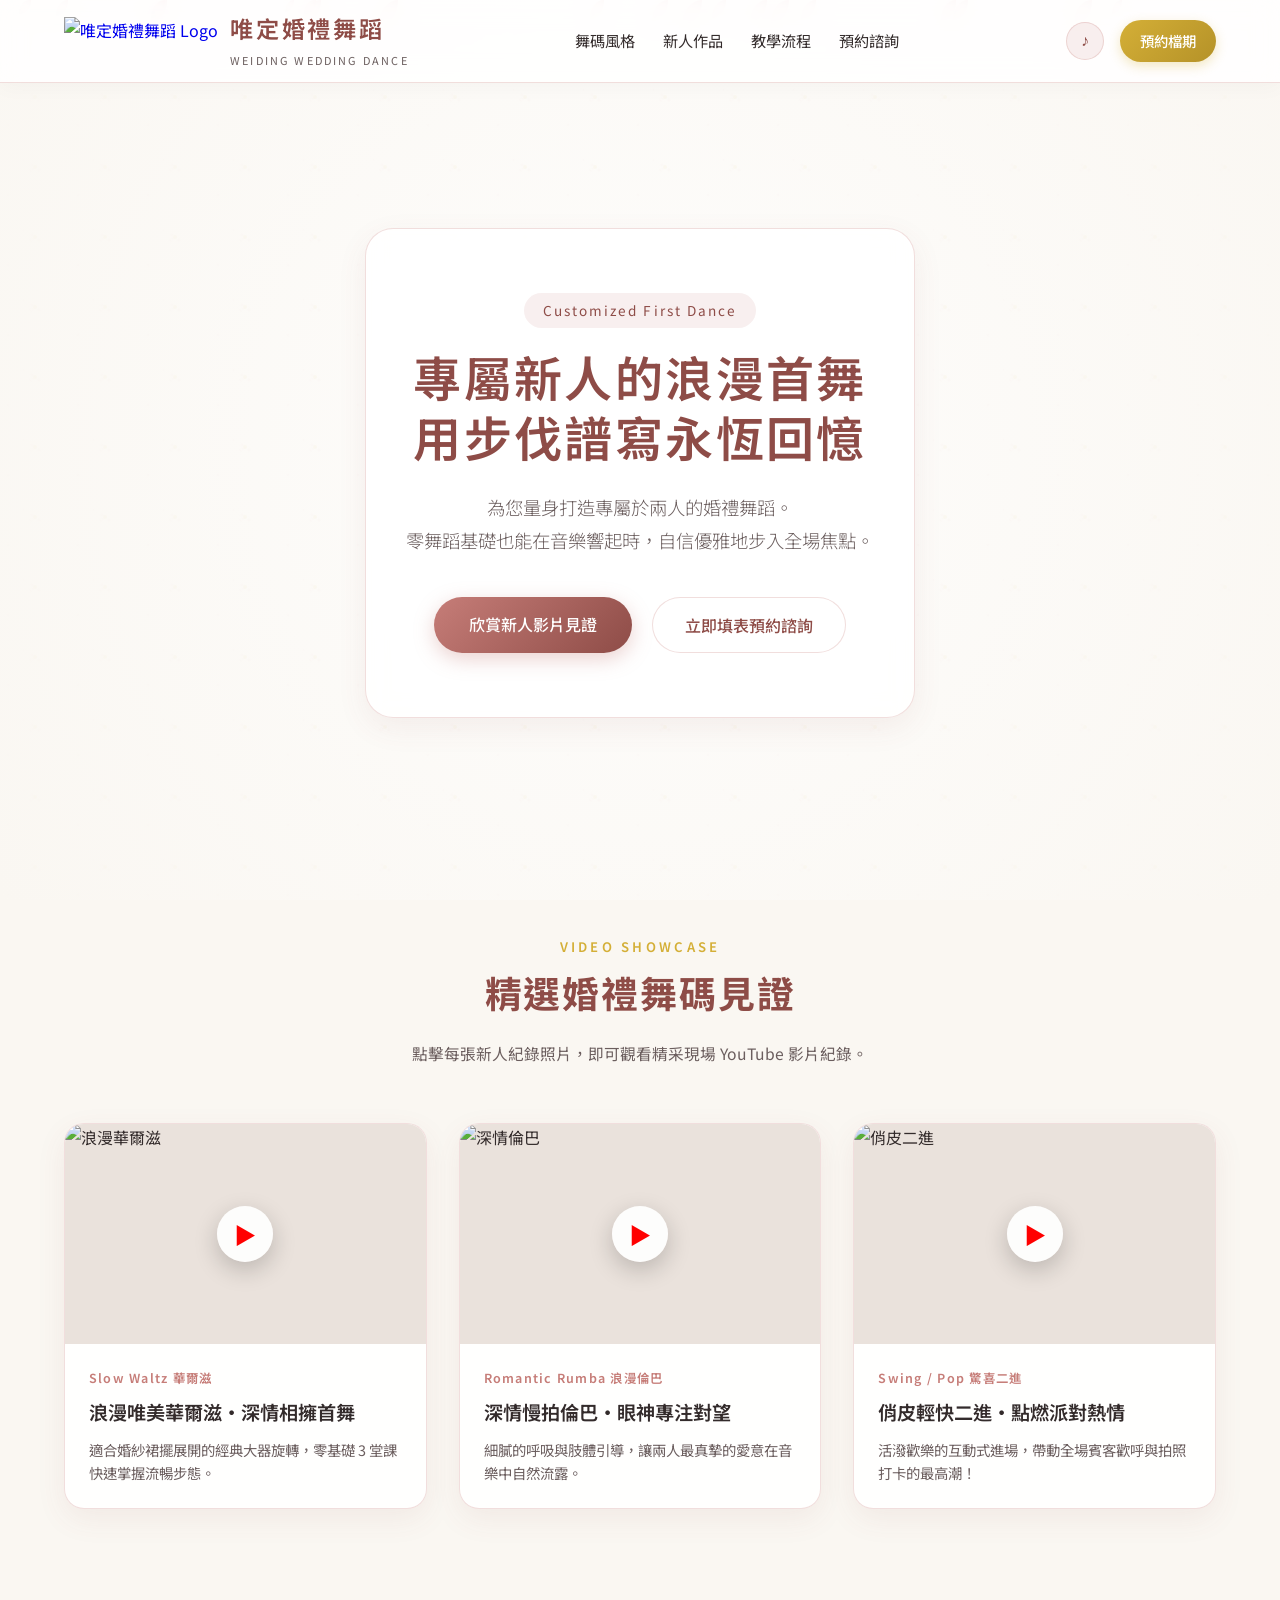
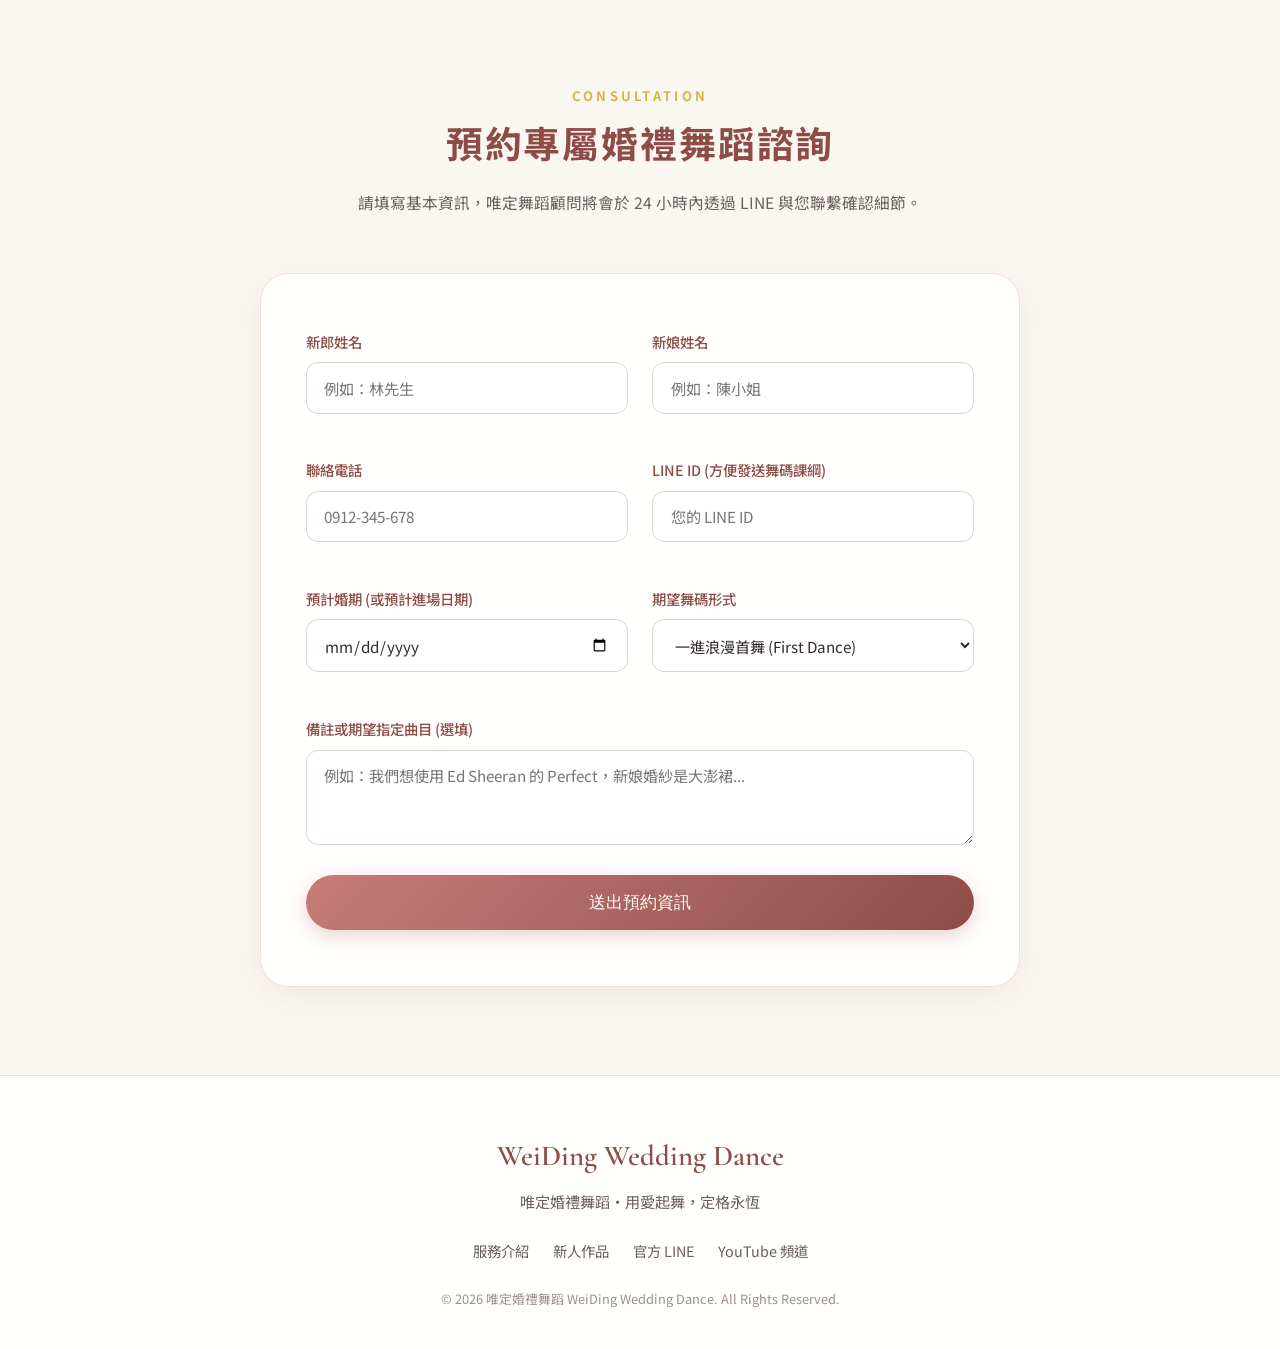
==== weiding/index.html @ 3a1776f1 "Create index.html" ====
<!DOCTYPE html>
<html lang="zh-Hant">
<head>
  <meta charset="UTF-8">
  <meta name="viewport" content="width=device-width, initial-scale=1.0">
  <title>唯定婚禮舞蹈 WeiDing Wedding Dance | 專屬新人的浪漫首舞</title>
  <meta name="description" content="唯定婚禮舞蹈專為新人打造專屬婚禮首舞與進場舞蹈，零基礎輕鬆上手，用步伐譜寫永恆回憶。">

  <!-- Google Fonts: Cormorant Garamond & Noto Sans TC -->
  <link rel="preconnect" href="https://fonts.googleapis.com">
  <link rel="preconnect" href="https://fonts.gstatic.com" crossorigin>
  <link href="https://fonts.googleapis.com/css2?family=Cormorant+Garamond:ital,wght@0,500;0,600;1,400&family=Noto+Sans+TC:wght@300;400;500;600&display=swap" rel="stylesheet">

  <style>
    /* ===================================================
       1. 全域變數與重設
       =================================================== */
    :root {
      --primary-rose: #C67D78;
      --primary-dark: #8E4C47;
      --champagne-gold: #D4AF37;
      --gold-hover: #b59228;
      --bg-cream: #FAF7F2;
      --card-bg: rgba(255, 255, 255, 0.92);
      --text-main: #332B2B;
      --text-muted: #6B5E5E;
      --shadow-soft: 0 10px 30px rgba(142, 76, 71, 0.08);
      --shadow-hover: 0 16px 36px rgba(142, 76, 71, 0.16);
      --border-rose: rgba(198, 125, 120, 0.25);
    }

    * {
      box-sizing: border-box;
      margin: 0;
      padding: 0;
    }

    html {
      scroll-behavior: smooth;
    }

    body {
      font-family: 'Noto Sans TC', -apple-system, BlinkMacSystemFont, "Segoe UI", Roboto, sans-serif;
      color: var(--text-main);
      background-color: var(--bg-cream);
      /* 浪漫精緻小碎花背景紋理 (向量 SVG Pattern) */
      background-image: radial-gradient(circle at 50% 50%, rgba(255, 255, 255, 0.75), rgba(250, 247, 242, 0.95)),
        url("data:image/svg+xml,%3Csvg width='70' height='70' viewBox='0 0 70 70' xmlns='http://www.w3.org/2000/svg'%3E%3Cg fill='%23d99b9b' fill-opacity='0.16' fill-rule='evenodd'%3E%3Cpath d='M35 25c-1.6 0-3 1.3-3 3 0-1.7-1.4-3-3-3 1.6 0 3-1.3 3-3 0 1.7 1.4 3 3 3zm0 4c-1.6 0-3 1.3-3 3 0-1.7-1.4-3-3-3 1.6 0 3-1.3 3-3 0 1.7 1.4 3 3 3zm-4-2c0 1.6-1.3 3-3 3 1.7 0 3 1.4 3 3 0-1.6 1.3-3 3-3-1.7 0-3-1.4-3-3zm8 0c0 1.6-1.3 3-3 3 1.7 0 3 1.4 3 3 0-1.6 1.3-3 3-3-1.7 0-3-1.4-3-3z'/%3E%3Ccircle cx='35' cy='27' r='2' fill='%23D4AF37' fill-opacity='0.25'/%3E%3Cpath d='M10 55c-1 0-2 .8-2 2 0-1.2-1-2-2-2 1 0 2-.8 2-2 0 1.2 1 2 2 2zm15-35c-.8 0-1.5.7-1.5 1.5 0-.8-.7-1.5-1.5-1.5.8 0 1.5-.7 1.5-1.5 0 .8.7 1.5 1.5 1.5z'/%3E%3C/g%3E%3C/svg%3E");
      background-repeat: repeat;
      background-attachment: fixed;
      line-height: 1.7;
      overflow-x: hidden;
      position: relative;
    }

    /* 飄落花瓣容器 */
    .petals-container {
      position: fixed;
      top: 0;
      left: 0;
      width: 100%;
      height: 100%;
      pointer-events: none;
      z-index: 1;
      overflow: hidden;
    }
    .petal {
      position: absolute;
      background: radial-gradient(circle, #fbdad9 30%, #e8a5a5 100%);
      border-radius: 150% 0 150% 0;
      opacity: 0.65;
      animation: fall linear infinite;
    }
    @keyframes fall {
      0% {
        transform: translate(0, -50px) rotate(0deg);
        opacity: 0;
      }
      15% {
        opacity: 0.7;
      }
      100% {
        transform: translate(120px, 105vh) rotate(360deg);
        opacity: 0;
      }
    }

    /* ===================================================
       2. 導覽列 (Navbar)
       =================================================== */
    header.site-header {
      position: sticky;
      top: 0;
      width: 100%;
      z-index: 100;
      background: rgba(255, 255, 255, 0.85);
      backdrop-filter: blur(12px);
      -webkit-backdrop-filter: blur(12px);
      border-bottom: 1px solid var(--border-rose);
      box-shadow: 0 4px 20px rgba(0, 0, 0, 0.03);
      transition: all 0.3s ease;
    }

    .nav-container {
      max-width: 1200px;
      margin: 0 auto;
      padding: 0.75rem 1.5rem;
      display: flex;
      align-items: center;
      justify-content: space-between;
    }

    /* Logo 區域 */
    .brand-logo-wrap {
      display: flex;
      align-items: center;
      text-decoration: none;
      gap: 0.75rem;
    }
    .brand-logo {
      height: 48px;
      width: auto;
      object-fit: contain;
      display: block;
    }
    .brand-text {
      display: flex;
      flex-direction: column;
    }
    .brand-title {
      font-family: 'Cormorant Garamond', 'Noto Sans TC', serif;
      font-size: 1.45rem;
      font-weight: 600;
      color: var(--primary-dark);
      letter-spacing: 0.12em;
    }
    .brand-sub {
      font-size: 0.68rem;
      color: var(--text-muted);
      letter-spacing: 0.2em;
      text-transform: uppercase;
    }

    /* 導覽連結 */
    .nav-menu {
      display: flex;
      align-items: center;
      list-style: none;
      gap: 1.75rem;
    }
    .nav-menu a {
      text-decoration: none;
      color: var(--text-main);
      font-weight: 400;
      font-size: 0.95rem;
      transition: color 0.25s ease;
      position: relative;
    }
    .nav-menu a:hover {
      color: var(--primary-rose);
    }
    .nav-menu a::after {
      content: '';
      position: absolute;
      width: 0;
      height: 2px;
      bottom: -4px;
      left: 0;
      background: var(--primary-rose);
      transition: width 0.25s ease;
    }
    .nav-menu a:hover::after {
      width: 100%;
    }

    /* 功能控制群組：音樂鈕 + CTA 按鈕 */
    .nav-actions {
      display: flex;
      align-items: center;
      gap: 1rem;
    }

    /* 音樂播放控制按鈕 */
    .music-toggle-btn {
      background: rgba(198, 125, 120, 0.12);
      border: 1px solid var(--border-rose);
      color: var(--primary-dark);
      width: 38px;
      height: 38px;
      border-radius: 50%;
      cursor: pointer;
      display: flex;
      align-items: center;
      justify-content: center;
      font-size: 1rem;
      transition: all 0.3s ease;
      position: relative;
    }
    .music-toggle-btn:hover {
      background: var(--primary-rose);
      color: #fff;
      transform: scale(1.05);
    }
    .music-toggle-btn.playing {
      box-shadow: 0 0 0 4px rgba(198, 125, 120, 0.2);
      animation: pulseMusic 2s infinite;
    }
    @keyframes pulseMusic {
      0% { transform: scale(1); }
      50% { transform: scale(1.08); }
      100% { transform: scale(1); }
    }

    /* 頂部 CTA 按鈕 */
    .btn-nav-cta {
      background: linear-gradient(135deg, var(--champagne-gold), var(--gold-hover));
      color: #fff !important;
      padding: 0.55rem 1.25rem;
      border-radius: 50px;
      font-size: 0.9rem;
      font-weight: 500;
      text-decoration: none;
      box-shadow: 0 4px 12px rgba(212, 175, 55, 0.3);
      transition: all 0.3s ease;
    }
    .btn-nav-cta:hover {
      transform: translateY(-2px);
      box-shadow: 0 6px 18px rgba(212, 175, 55, 0.4);
    }
    .btn-nav-cta::after { display: none !important; }

    /* 手機版漢堡按鈕 */
    .mobile-toggle {
      display: none;
      background: none;
      border: none;
      font-size: 1.6rem;
      color: var(--primary-dark);
      cursor: pointer;
    }

    /* ===================================================
       3. 橫幅首頁 (Hero Section)
       =================================================== */
    .hero-section {
      min-height: 85vh;
      display: flex;
      align-items: center;
      justify-content: center;
      text-align: center;
      padding: 5rem 1.5rem 4rem;
      position: relative;
      z-index: 2;
    }
    .hero-card {
      max-width: 840px;
      background: rgba(255, 255, 255, 0.88);
      border: 1px solid var(--border-rose);
      padding: 4rem 2.5rem;
      border-radius: 28px;
      box-shadow: var(--shadow-soft);
      backdrop-filter: blur(10px);
    }
    .hero-badge {
      display: inline-block;
      padding: 0.35rem 1.2rem;
      background: rgba(198, 125, 120, 0.12);
      color: var(--primary-dark);
      font-size: 0.85rem;
      border-radius: 50px;
      letter-spacing: 0.15em;
      margin-bottom: 1.5rem;
    }
    .hero-title {
      font-family: 'Cormorant Garamond', 'Noto Sans TC', serif;
      font-size: 3rem;
      font-weight: 600;
      color: var(--primary-dark);
      line-height: 1.25;
      margin-bottom: 1.2rem;
      letter-spacing: 0.05em;
    }
    .hero-subtitle {
      font-size: 1.15rem;
      color: var(--text-muted);
      max-width: 600px;
      margin: 0 auto 2.5rem;
      line-height: 1.8;
      font-weight: 300;
    }
    .hero-btn-group {
      display: flex;
      justify-content: center;
      gap: 1.25rem;
      flex-wrap: wrap;
    }
    .btn-main {
      background: linear-gradient(135deg, var(--primary-rose), var(--primary-dark));
      color: #fff;
      padding: 0.85rem 2.2rem;
      border-radius: 50px;
      text-decoration: none;
      font-size: 1rem;
      font-weight: 500;
      transition: all 0.3s ease;
      box-shadow: 0 6px 20px rgba(198, 125, 120, 0.35);
    }
    .btn-main:hover {
      transform: translateY(-2px);
      box-shadow: 0 10px 25px rgba(198, 125, 120, 0.45);
    }
    .btn-outline {
      background: #fff;
      color: var(--primary-dark);
      border: 1px solid var(--border-rose);
      padding: 0.85rem 2rem;
      border-radius: 50px;
      text-decoration: none;
      font-size: 1rem;
      font-weight: 500;
      transition: all 0.3s ease;
    }
    .btn-outline:hover {
      background: rgba(198, 125, 120, 0.08);
      transform: translateY(-2px);
    }

    /* ===================================================
       4. 通用區塊佈局 (Sections)
       =================================================== */
    section {
      padding: 5.5rem 1.5rem;
      max-width: 1200px;
      margin: 0 auto;
      position: relative;
      z-index: 2;
    }
    .section-header {
      text-align: center;
      margin-bottom: 3.5rem;
    }
    .section-tag {
      font-size: 0.82rem;
      text-transform: uppercase;
      letter-spacing: 0.25em;
      color: var(--champagne-gold);
      font-weight: 600;
      margin-bottom: 0.5rem;
      display: block;
    }
    .section-title {
      font-family: 'Cormorant Garamond', 'Noto Sans TC', serif;
      font-size: 2.3rem;
      color: var(--primary-dark);
      letter-spacing: 0.05em;
      position: relative;
      display: inline-block;
    }
    .section-desc {
      font-size: 0.98rem;
      color: var(--text-muted);
      max-width: 580px;
      margin: 0.75rem auto 0;
    }

    /* ===================================================
       5. 影片見證展示區 (YouTube Video Gallery)
       =================================================== */
    .gallery-grid {
      display: grid;
      grid-template-columns: repeat(auto-fit, minmax(320px, 1fr));
      gap: 2rem;
    }
    .video-card {
      background: var(--card-bg);
      border-radius: 20px;
      overflow: hidden;
      border: 1px solid var(--border-rose);
      box-shadow: var(--shadow-soft);
      transition: all 0.35s ease;
      cursor: pointer;
      display: flex;
      flex-direction: column;
    }
    .video-card:hover {
      transform: translateY(-6px);
      box-shadow: var(--shadow-hover);
    }
    .thumbnail-wrap {
      position: relative;
      width: 100%;
      height: 220px;
      overflow: hidden;
      background: #eae2dc;
    }
    .thumbnail-img {
      width: 100%;
      height: 100%;
      object-fit: cover;
      transition: transform 0.6s ease;
    }
    .video-card:hover .thumbnail-img {
      transform: scale(1.08);
    }
    .play-badge {
      position: absolute;
      top: 50%;
      left: 50%;
      transform: translate(-50%, -50%);
      width: 56px;
      height: 56px;
      background: rgba(255, 255, 255, 0.92);
      border-radius: 50%;
      display: flex;
      align-items: center;
      justify-content: center;
      color: #FF0000;
      font-size: 1.4rem;
      box-shadow: 0 8px 24px rgba(0, 0, 0, 0.2);
      transition: all 0.3s ease;
    }
    .video-card:hover .play-badge {
      transform: translate(-50%, -50%) scale(1.15);
      background: #FF0000;
      color: #fff;
    }
    .card-info {
      padding: 1.5rem;
      flex: 1;
      display: flex;
      flex-direction: column;
    }
    .card-category {
      font-size: 0.78rem;
      color: var(--primary-rose);
      font-weight: 600;
      letter-spacing: 0.1em;
      margin-bottom: 0.4rem;
    }
    .card-title {
      font-size: 1.2rem;
      font-weight: 600;
      color: var(--text-main);
      margin-bottom: 0.6rem;
    }
    .card-excerpt {
      font-size: 0.9rem;
      color: var(--text-muted);
      line-height: 1.6;
    }

    /* ===================================================
       6. 服務特點與教學流程 (Features & Process)
       =================================================== */
    .features-grid {
      display: grid;
      grid-template-columns: repeat(auto-fit, minmax(260px, 1fr));
      gap: 1.75rem;
    }
    .feature-box {
      background: var(--card-bg);
      border: 1px solid var(--border-rose);
      padding: 2.2rem 1.8rem;
      border-radius: 20px;
      text-align: center;
      box-shadow: var(--shadow-soft);
      transition: all 0.3s ease;
    }
    .feature-box:hover {
      transform: translateY(-4px);
    }
    .feature-icon {
      font-size: 2.2rem;
      margin-bottom: 1rem;
      display: inline-block;
    }
    .feature-title {
      font-size: 1.15rem;
      font-weight: 600;
      color: var(--primary-dark);
      margin-bottom: 0.75rem;
    }
    .feature-text {
      font-size: 0.9rem;
      color: var(--text-muted);
      line-height: 1.7;
    }

    /* ===================================================
       7. 留下資訊預約表單 (Contact Form)
       =================================================== */
    .form-wrapper {
      max-width: 760px;
      margin: 0 auto;
      background: var(--card-bg);
      border: 1px solid var(--border-rose);
      border-radius: 28px;
      padding: 3.5rem 2.8rem;
      box-shadow: var(--shadow-soft);
      backdrop-filter: blur(8px);
    }
    .form-row {
      display: grid;
      grid-template-columns: 1fr 1fr;
      gap: 1.5rem;
      margin-bottom: 1.4rem;
    }
    .form-group {
      display: flex;
      flex-direction: column;
      margin-bottom: 1.4rem;
    }
    .form-group label {
      font-size: 0.9rem;
      font-weight: 500;
      color: var(--primary-dark);
      margin-bottom: 0.5rem;
    }
    .form-group input,
    .form-group select,
    .form-group textarea {
      width: 100%;
      padding: 0.85rem 1.1rem;
      border: 1px solid #DCD3CB;
      border-radius: 12px;
      font-size: 0.95rem;
      color: var(--text-main);
      background: #FFFFFF;
      outline: none;
      transition: border 0.25s, box-shadow 0.25s;
      font-family: inherit;
    }
    .form-group input:focus,
    .form-group select:focus,
    .form-group textarea:focus {
      border-color: var(--primary-rose);
      box-shadow: 0 0 0 3px rgba(198, 125, 120, 0.15);
    }
    .btn-submit {
      width: 100%;
      background: linear-gradient(135deg, var(--primary-rose), var(--primary-dark));
      color: #fff;
      border: none;
      padding: 1rem;
      border-radius: 50px;
      font-size: 1.05rem;
      font-weight: 500;
      cursor: pointer;
      box-shadow: 0 6px 20px rgba(198, 125, 120, 0.35);
      transition: all 0.3s ease;
      margin-top: 0.5rem;
    }
    .btn-submit:hover {
      transform: translateY(-2px);
      box-shadow: 0 10px 25px rgba(198, 125, 120, 0.45);
    }

    /* ===================================================
       8. 頁尾 (Footer)
       =================================================== */
    footer.site-footer {
      background: rgba(255, 255, 255, 0.9);
      border-top: 1px solid var(--border-rose);
      padding: 3.5rem 1.5rem 2.5rem;
      text-align: center;
      position: relative;
      z-index: 2;
    }
    .footer-logo {
      font-family: 'Cormorant Garamond', serif;
      font-size: 1.8rem;
      font-weight: 600;
      color: var(--primary-dark);
      margin-bottom: 0.5rem;
    }
    .footer-links {
      display: flex;
      justify-content: center;
      gap: 1.5rem;
      margin: 1.5rem 0;
    }
    .footer-links a {
      color: var(--text-muted);
      text-decoration: none;
      font-size: 0.9rem;
      transition: color 0.25s;
    }
    .footer-links a:hover {
      color: var(--primary-rose);
    }
    .footer-copy {
      font-size: 0.8rem;
      color: #9C8F8F;
      margin-top: 1.5rem;
    }

    /* ===================================================
       9. 影片燈箱彈窗 (Video Modal)
       =================================================== */
    .video-modal-overlay {
      position: fixed;
      top: 0;
      left: 0;
      width: 100%;
      height: 100%;
      background: rgba(0, 0, 0, 0.78);
      backdrop-filter: blur(8px);
      z-index: 1000;
      display: none;
      align-items: center;
      justify-content: center;
      padding: 1.5rem;
      opacity: 0;
      transition: opacity 0.3s ease;
    }
    .video-modal-overlay.active {
      display: flex;
      opacity: 1;
    }
    .modal-content-wrap {
      background: #000;
      width: 100%;
      max-width: 860px;
      border-radius: 16px;
      overflow: hidden;
      position: relative;
      box-shadow: 0 20px 50px rgba(0, 0, 0, 0.5);
    }
    .modal-video-container {
      position: relative;
      padding-bottom: 56.25%; /* 16:9 Aspect Ratio */
      height: 0;
    }
    .modal-video-container iframe {
      position: absolute;
      top: 0;
      left: 0;
      width: 100%;
      height: 100%;
      border: 0;
    }
    .modal-close-btn {
      position: absolute;
      top: 12px;
      right: 15px;
      background: rgba(0, 0, 0, 0.6);
      color: #fff;
      border: 1px solid rgba(255, 255, 255, 0.3);
      width: 36px;
      height: 36px;
      border-radius: 50%;
      cursor: pointer;
      font-size: 1.2rem;
      display: flex;
      align-items: center;
      justify-content: center;
      z-index: 10;
      transition: background 0.25s;
    }
    .modal-close-btn:hover {
      background: var(--primary-rose);
    }

    /* 響應式斷點 (RWD) */
    @media (max-width: 860px) {
      .form-row {
        grid-template-columns: 1fr;
        gap: 0;
      }
      .hero-title {
        font-size: 2.2rem;
      }
      .nav-menu {
        display: none;
        position: absolute;
        top: 100%;
        left: 0;
        width: 100%;
        background: rgba(255, 255, 255, 0.98);
        flex-direction: column;
        padding: 2rem 1.5rem;
        gap: 1.2rem;
        border-bottom: 1px solid var(--border-rose);
      }
      .nav-menu.mobile-open {
        display: flex;
      }
      .mobile-toggle {
        display: block;
      }
      .btn-nav-cta {
        display: none;
      }
    }
  </style>
</head>
<body>

  <!-- 浪漫飄落小花瓣動態背景 -->
  <div class="petals-container" id="petalsBox"></div>

  <!-- ===================================================
       導覽列 (Navbar)
       =================================================== -->
  <header class="site-header">
    <div class="nav-container">
      
      <!-- 1. 左側品牌 Logo 替換區 -->
      <a href="#home" class="brand-logo-wrap">
        <!-- 💡 說明：若已上傳 logo.png 至 GitHub，直接使用 src="logo.png" 即可 -->
        <img src="https://images.unsplash.com/photo-1518895949257-7621c3c786d7?auto=format&fit=crop&w=120&q=80" alt="唯定婚禮舞蹈 Logo" class="brand-logo" id="mainLogo">
        <div class="brand-text">
          <span class="brand-title">唯定婚禮舞蹈</span>
          <span class="brand-sub">WeiDing Wedding Dance</span>
        </div>
      </a>

      <!-- 2. 中間/右上選單 (點擊平滑滑動至對應區塊) -->
      <ul class="nav-menu" id="navMenu">
        <li><a href="#services">舞碼風格</a></li>
        <li><a href="#gallery">新人作品</a></li>
        <li><a href="#process">教學流程</a></li>
        <li><a href="#contact">預約諮詢</a></li>
      </ul>

      <!-- 3. 右側功能小按鈕 (鋼琴背景音樂 + CTA 按鈕) -->
      <div class="nav-actions">
        <!-- 音樂開關 (點擊可開啟/暫停浪漫鋼琴樂聲) -->
        <button class="music-toggle-btn" id="musicBtn" title="點擊切換浪漫鋼琴音樂">
          <span id="musicIcon">♪</span>
        </button>

        <a href="#contact" class="btn-nav-cta">預約檔期</a>
        
        <!-- 手機版選單切換按鈕 -->
        <button class="mobile-toggle" id="mobileToggle" aria-label="選單開關">☰</button>
      </div>

    </div>
  </header>

  <!-- ===================================================
       Hero 橫幅首頁
       =================================================== -->
  <main>
    <section class="hero-section" id="home">
      <div class="hero-card">
        <span class="hero-badge">Customized First Dance</span>
        <h1 class="hero-title">專屬新人的浪漫首舞<br>用步伐譜寫永恆回憶</h1>
        <p class="hero-subtitle">
          為您量身打造專屬於兩人的婚禮舞蹈。<br>零舞蹈基礎也能在音樂響起時，自信優雅地步入全場焦點。
        </p>
        <div class="hero-btn-group">
          <a href="#gallery" class="btn-main">欣賞新人影片見證</a>
          <a href="#contact" class="btn-outline">立即填表預約諮詢</a>
        </div>
      </div>
    </section>

    <!-- ===================================================
         YouTube 影片見證區 (點擊照片彈出影片播放燈箱)
         =================================================== -->
    <section id="gallery">
      <div class="section-header">
        <span class="section-tag">Video Showcase</span>
        <h2 class="section-title">精選婚禮舞碼見證</h2>
        <p class="section-desc">點擊每張新人紀錄照片，即可觀看精采現場 YouTube 影片紀錄。</p>
      </div>

      <div class="gallery-grid">
        
        <!-- 影片卡片 1 -->
        <!-- 💡 說明：將 data-video-id 換成你的 YouTube 影片代碼 (如 watch?v=後的英數字) -->
        <div class="video-card" data-video-id="eN6AYhat8UM" data-title="浪漫唯美華爾滋・新人進場首舞">
          <div class="thumbnail-wrap">
            <img src="https://images.unsplash.com/photo-1519741497674-611481863552?auto=format&fit=crop&w=800&q=80" alt="浪漫華爾滋" class="thumbnail-img">
            <div class="play-badge">▶</div>
          </div>
          <div class="card-info">
            <span class="card-category">Slow Waltz 華爾滋</span>
            <h3 class="card-title">浪漫唯美華爾滋・深情相擁首舞</h3>
            <p class="card-excerpt">適合婚紗裙擺展開的經典大器旋轉，零基礎 3 堂課快速掌握流暢步態。</p>
          </div>
        </div>

        <!-- 影片卡片 2 -->
        <div class="video-card" data-video-id="kJQP7kiw5Fk" data-title="深情慢拍倫巴・眼神專注對望">
          <div class="thumbnail-wrap">
            <img src="https://images.unsplash.com/photo-1511285560929-80b456fea0bc?auto=format&fit=crop&w=800&q=80" alt="深情倫巴" class="thumbnail-img">
            <div class="play-badge">▶</div>
          </div>
          <div class="card-info">
            <span class="card-category">Romantic Rumba 浪漫倫巴</span>
            <h3 class="card-title">深情慢拍倫巴・眼神專注對望</h3>
            <p class="card-excerpt">細膩的呼吸與肢體引導，讓兩人最真摯的愛意在音樂中自然流露。</p>
          </div>
        </div>

        <!-- 影片卡片 3 -->
        <div class="video-card" data-video-id="fJ9rUzIMcZQ" data-title="俏皮輕快二進・點燃婚禮派對熱情">
          <div class="thumbnail-wrap">
            <img src="https://images.unsplash.com/photo-1532712938310-34cb3982ef74?auto=format&fit=crop&w=800&q=80" alt="俏皮二進" class="thumbnail-img">
            <div class="play-badge">▶</div>
          </div>
          <div class="card-info">
            <span class="card-category">Swing / Pop 驚喜二進</span>
            <h3 class="card-title">俏皮輕快二進・點燃派對熱情</h3>
            <p class="card-excerpt">活潑歡樂的互動式進場，帶動全場賓客歡呼與拍照打卡的最高潮！</p>
          </div>
        </div>

      </div>
    </section>

    <!-- ===================================================
         服務特色與流程 (Process & Services)
         =================================================== */
    <section id="services">
      <div class="section-header">
        <span class="section-tag">Why Choose WeiDing</span>
        <h2 class="section-title">唯定為您準備的貼心教學</h2>
        <p class="section-desc">無需擔心沒有舞蹈底子，我們陪伴您從第一步到紅毯上的完美亮相。</p>
      </div>

      <div class="features-grid">
        <div class="feature-box">
          <div class="feature-icon">✨</div>
          <h3 class="feature-title">量身編排專屬舞步</h3>
          <p class="feature-text">依新人挑選的定情曲與喜好風格，設計最好記、最顯身形線條的專屬動作。</p>
        </div>
        <div class="feature-box">
          <div class="feature-icon">👗</div>
          <h3 class="feature-title">婚紗動線與走位調整</h3>
          <p class="feature-text">針對婚紗蓬度、拖尾長度與高跟鞋高度量身微調，確保婚禮當天每一步都安全舒適。</p>
        </div>
        <div class="feature-box">
          <div class="feature-icon">🎵</div>
          <h3 class="feature-title">專業音樂剪輯把控</h3>
          <p class="feature-text">免費協助新人剪輯進場歌曲、調整淡入淡出與節奏段落，無縫銜接現場氛圍。</p>
        </div>
        <div class="feature-box">
          <div class="feature-icon">📹</div>
          <h3 class="feature-title">課後影片練習複習</h3>
          <p class="feature-text">每堂課結束均錄製重點解析與示範影片，回家在家客廳就能輕鬆回顧練習。</p>
        </div>
      </div>
    </section>

    <!-- ===================================================
         留下資訊預約表單 (Contact Form)
         =================================================== -->
    <section id="contact">
      <div class="section-header">
        <span class="section-tag">Consultation</span>
        <h2 class="section-title">預約專屬婚禮舞蹈諮詢</h2>
        <p class="section-desc">請填寫基本資訊，唯定舞蹈顧問將會於 24 小時內透過 LINE 與您聯繫確認細節。</p>
      </div>

      <div class="form-wrapper">
        <form id="bookingForm">
          <div class="form-row">
            <div class="form-group">
              <label for="groomName">新郎姓名</label>
              <input type="text" id="groomName" placeholder="例如：林先生" required>
            </div>
            <div class="form-group">
              <label for="brideName">新娘姓名</label>
              <input type="text" id="brideName" placeholder="例如：陳小姐" required>
            </div>
          </div>

          <div class="form-row">
            <div class="form-group">
              <label for="contactPhone">聯絡電話</label>
              <input type="tel" id="contactPhone" placeholder="0912-345-678" required>
            </div>
            <div class="form-group">
              <label for="lineId">LINE ID (方便發送舞碼課綱)</label>
              <input type="text" id="lineId" placeholder="您的 LINE ID" required>
            </div>
          </div>

          <div class="form-row">
            <div class="form-group">
              <label for="weddingDate">預計婚期 (或預計進場日期)</label>
              <input type="date" id="weddingDate" required>
            </div>
            <div class="form-group">
              <label for="danceType">期望舞碼形式</label>
              <select id="danceType">
                <option value="first_dance">一進浪漫首舞 (First Dance)</option>
                <option value="second_entrance">二進驚喜熱舞 / 派對舞</option>
                <option value="bridal_party">伴郎伴娘團體舞</option>
                <option value="custom">尚未確定，想與老師討論</option>
              </select>
            </div>
          </div>

          <div class="form-group">
            <label for="remarks">備註或期望指定曲目 (選填)</label>
            <textarea id="remarks" rows="3" placeholder="例如：我們想使用 Ed Sheeran 的 Perfect，新娘婚紗是大澎裙..."></textarea>
          </div>

          <button type="submit" class="btn-submit">送出預約資訊</button>
        </form>
      </div>
    </section>
  </main>

  <!-- ===================================================
       頁尾 (Footer)
       =================================================== -->
  <footer class="site-footer">
    <div class="footer-logo">WeiDing Wedding Dance</div>
    <p style="color: var(--text-muted); font-size: 0.95rem;">唯定婚禮舞蹈・用愛起舞，定格永恆</p>
    
    <div class="footer-links">
      <a href="#services">服務介紹</a>
      <a href="#gallery">新人作品</a>
      <!-- 💡 說明：將此連結換成你的 LINE 官方帳號加好友網址 -->
      <a href="https://line.me" target="_blank" rel="noopener">官方 LINE</a>
      <!-- 💡 說明：將此連結換成你的 YouTube 頻道網址 -->
      <a href="https://www.youtube.com" target="_blank" rel="noopener">YouTube 頻道</a>
    </div>

    <div class="footer-copy">
      &copy; 2026 唯定婚禮舞蹈 WeiDing Wedding Dance. All Rights Reserved.
    </div>
  </footer>

  <!-- ===================================================
       YouTube 影片彈窗 (Video Modal)
       =================================================== -->
  <div class="video-modal-overlay" id="videoModal">
    <div class="modal-content-wrap">
      <button class="modal-close-btn" id="modalCloseBtn" aria-label="關閉影片">&times;</button>
      <div class="modal-video-container">
        <iframe id="modalIframe" src="" allow="accelerometer; autoplay; clipboard-write; encrypted-media; gyroscope; picture-in-picture" allowfullscreen></iframe>
      </div>
    </div>
  </div>

  <!-- ===================================================
       JavaScript 互動腳本
       =================================================== -->
  <script>
    /* ----------------------------------------------------
       1. 飄落粉嫩花瓣生成效果
       ---------------------------------------------------- */
    const petalsBox = document.getElementById('petalsBox');
    function createPetal() {
      const petal = document.createElement('div');
      petal.className = 'petal';
      const size = Math.random() * 12 + 8;
      petal.style.width = size + 'px';
      petal.style.height = (size * 1.3) + 'px';
      petal.style.left = (Math.random() * 100) + 'vw';
      petal.style.animationDuration = (Math.random() * 6 + 6) + 's';
      petal.style.animationDelay = (Math.random() * 3) + 's';
      petalsBox.appendChild(petal);

      setTimeout(() => {
        petal.remove();
      }, 13000);
    }
    for (let i = 0; i < 16; i++) {
      createPetal();
    }
    setInterval(createPetal, 1200);

    /* ----------------------------------------------------
       2. 浪漫鋼琴背景音樂 (Web Audio API 合成溫柔琶音)
          說明：無需外部 MP3 即可在點擊時發出浪漫溫柔的鋼琴和弦音
       ---------------------------------------------------- */
    let audioCtx = null;
    let isPlaying = false;
    let musicInterval = null;
    const musicBtn = document.getElementById('musicBtn');
    const musicIcon = document.getElementById('musicIcon');

    // 浪漫鋼琴和弦音高 (C, G, Am, F 和弦琶音頻率)
    const romanticNotes = [
      261.63, 329.63, 392.00, 523.25, // C - E - G - C
      196.00, 293.66, 392.00, 493.88, // G - D - G - B
      220.00, 261.63, 329.63, 440.00, // A - C - E - A
      174.61, 261.63, 349.23, 440.00  // F - C - F - A
    ];

    function playSoftPianoNote(freq) {
      if (!audioCtx) return;
      const osc = audioCtx.createOscillator();
      const gain = audioCtx.createGain();
      osc.type = 'triangle';
      osc.frequency.setValueAtTime(freq, audioCtx.currentTime);

      // 柔和的琴音起伏 Envelope
      gain.gain.setValueAtTime(0.001, audioCtx.currentTime);
      gain.gain.exponentialRampToValueAtTime(0.12, audioCtx.currentTime + 0.08);
      gain.gain.exponentialRampToValueAtTime(0.0001, audioCtx.currentTime + 2.2);

      osc.connect(gain);
      gain.connect(audioCtx.destination);
      osc.start();
      osc.stop(audioCtx.currentTime + 2.3);
    }

    let noteIdx = 0;
    function toggleMusic() {
      if (!audioCtx) {
        audioCtx = new (window.AudioContext || window.webkitAudioContext)();
      }

      if (!isPlaying) {
        audioCtx.resume();
        isPlaying = true;
        musicBtn.classList.add('playing');
        musicIcon.textContent = '⏸';
        // 每 700 毫秒彈奏一個柔和琴音
        musicInterval = setInterval(() => {
          playSoftPianoNote(romanticNotes[noteIdx % romanticNotes.length]);
          noteIdx++;
        }, 700);
      } else {
        isPlaying = false;
        musicBtn.classList.remove('playing');
        musicIcon.textContent = '♪';
        clearInterval(musicInterval);
      }
    }
    musicBtn.addEventListener('click', toggleMusic);

    /* ----------------------------------------------------
       3. YouTube 影片彈窗 (Modal)
       ---------------------------------------------------- */
    const modal = document.getElementById('videoModal');
    const modalIframe = document.getElementById('modalIframe');
    const modalCloseBtn = document.getElementById('modalCloseBtn');
    const videoCards = document.querySelectorAll('.video-card');

    videoCards.forEach(card => {
      card.addEventListener('click', () => {
        const videoId = card.getAttribute('data-video-id');
        // 開啟影片並自動播放
        modalIframe.src = `https://www.youtube.com/embed/${videoId}?autoplay=1&rel=0`;
        modal.classList.add('active');
      });
    });

    function closeModal() {
      modal.classList.remove('active');
      modalIframe.src = ''; // 關閉彈窗時停止影片播放
    }

    modalCloseBtn.addEventListener('click', closeModal);
    modal.addEventListener('click', (e) => {
      if (e.target === modal) {
        closeModal();
      }
    });

    // 按 ESC 鍵關閉燈箱
    document.addEventListener('keydown', (e) => {
      if (e.key === 'Escape' && modal.classList.contains('active')) {
        closeModal();
      }
    });

    /* ----------------------------------------------------
       4. 手機版選單切換
       ---------------------------------------------------- */
    const mobileToggle = document.getElementById('mobileToggle');
    const navMenu = document.getElementById('navMenu');
    mobileToggle.addEventListener('click', () => {
      navMenu.classList.toggle('mobile-open');
    });

    // 點擊選單項目後自動關閉手機選單
    document.querySelectorAll('.nav-menu a').forEach(link => {
      link.addEventListener('click', () => {
        navMenu.classList.remove('mobile-open');
      });
    });

    /* ----------------------------------------------------
       5. 預約表單送出互動回饋
       ---------------------------------------------------- */
    const bookingForm = document.getElementById('bookingForm');
    bookingForm.addEventListener('submit', (e) => {
      e.preventDefault();
      const groom = document.getElementById('groomName').value;
      const bride = document.getElementById('brideName').value;
      alert(`感謝 ${groom} 先生與 ${bride} 小姐！\n我們已收到您的婚禮舞蹈預約諮詢，唯定專屬舞蹈顧問將儘速透過 LINE 與您聯繫！`);
      bookingForm.reset();
    });
  </script>
</body>
</html>
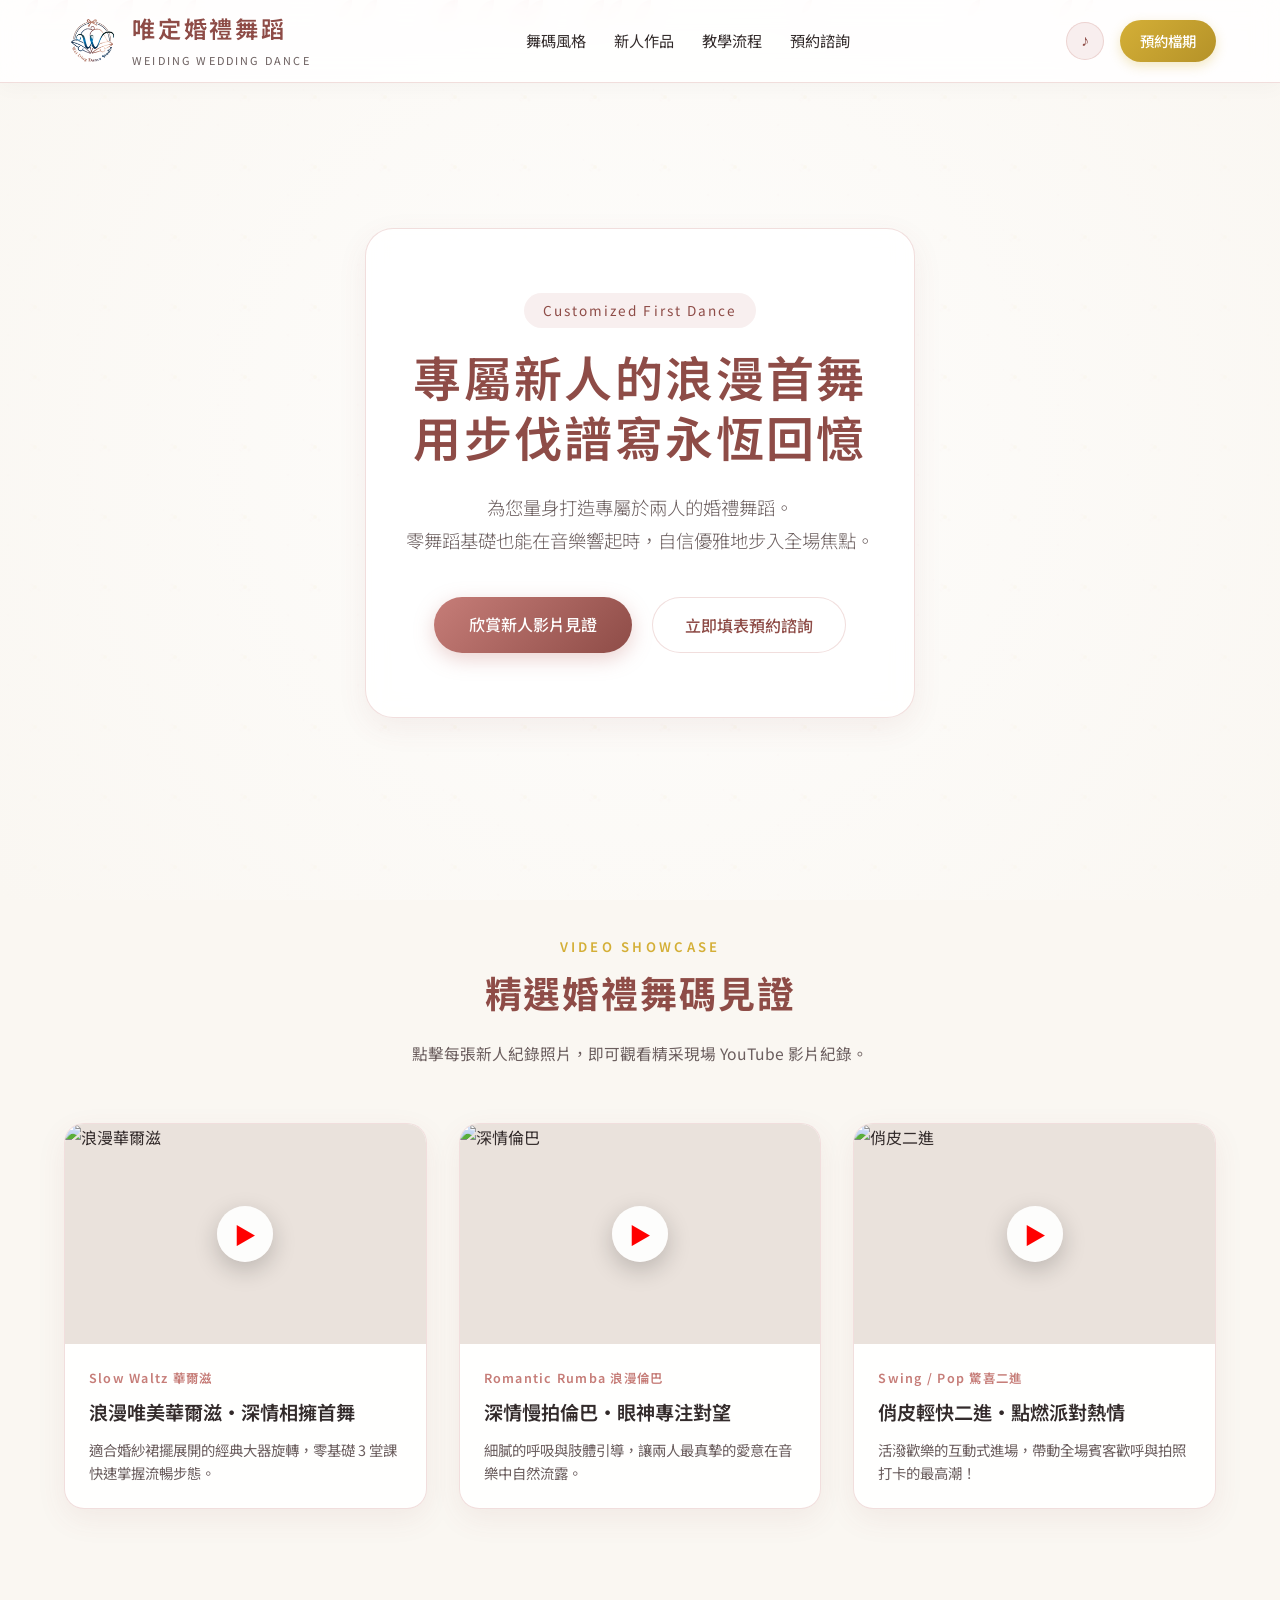
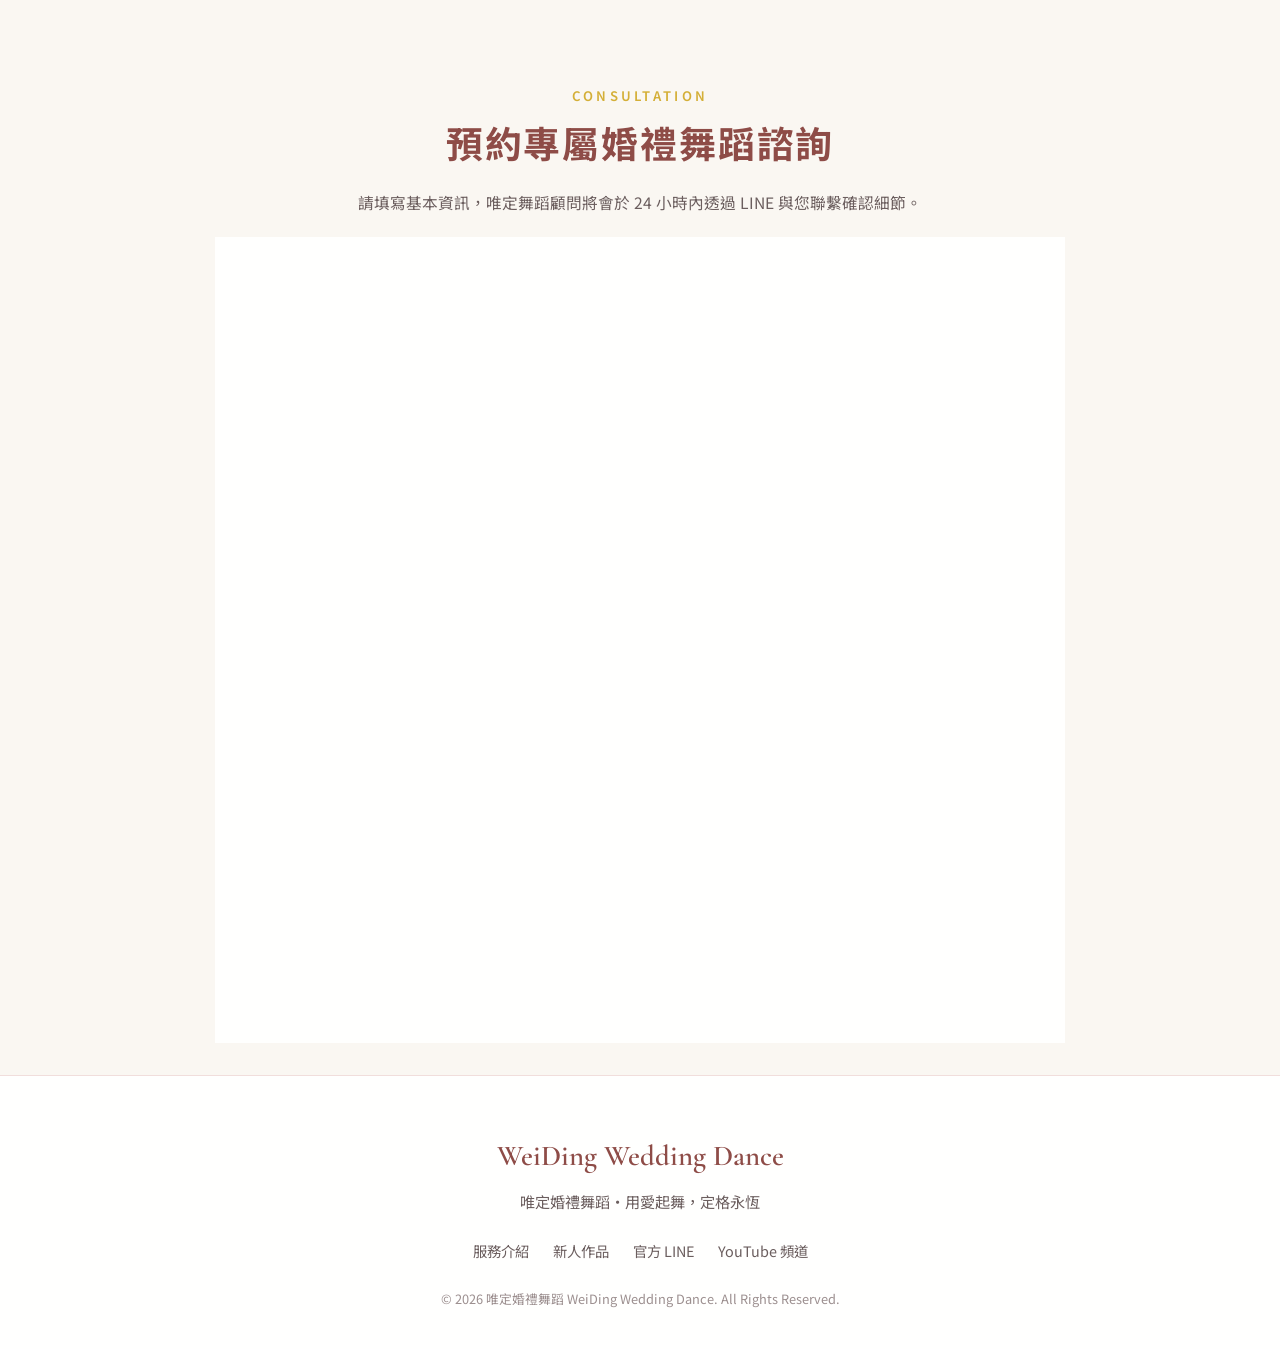
==== commit 140d9bf4: "Update index.html" ====
--- a/weiding/index.html
+++ b/weiding/index.html
@@ -708,7 +708,7 @@
       <!-- 1. 左側品牌 Logo 替換區 -->
       <a href="#home" class="brand-logo-wrap">
         <!-- 💡 說明：若已上傳 logo.png 至 GitHub，直接使用 src="logo.png" 即可 -->
-        <img src="https://images.unsplash.com/photo-1518895949257-7621c3c786d7?auto=format&fit=crop&w=120&q=80" alt="唯定婚禮舞蹈 Logo" class="brand-logo" id="mainLogo">
+        <img src="wei ding dance studio.png" alt="唯定婚禮舞蹈 Logo" class="brand-logo" id="mainLogo">
         <div class="brand-text">
           <span class="brand-title">唯定婚禮舞蹈</span>
           <span class="brand-sub">WeiDing Wedding Dance</span>
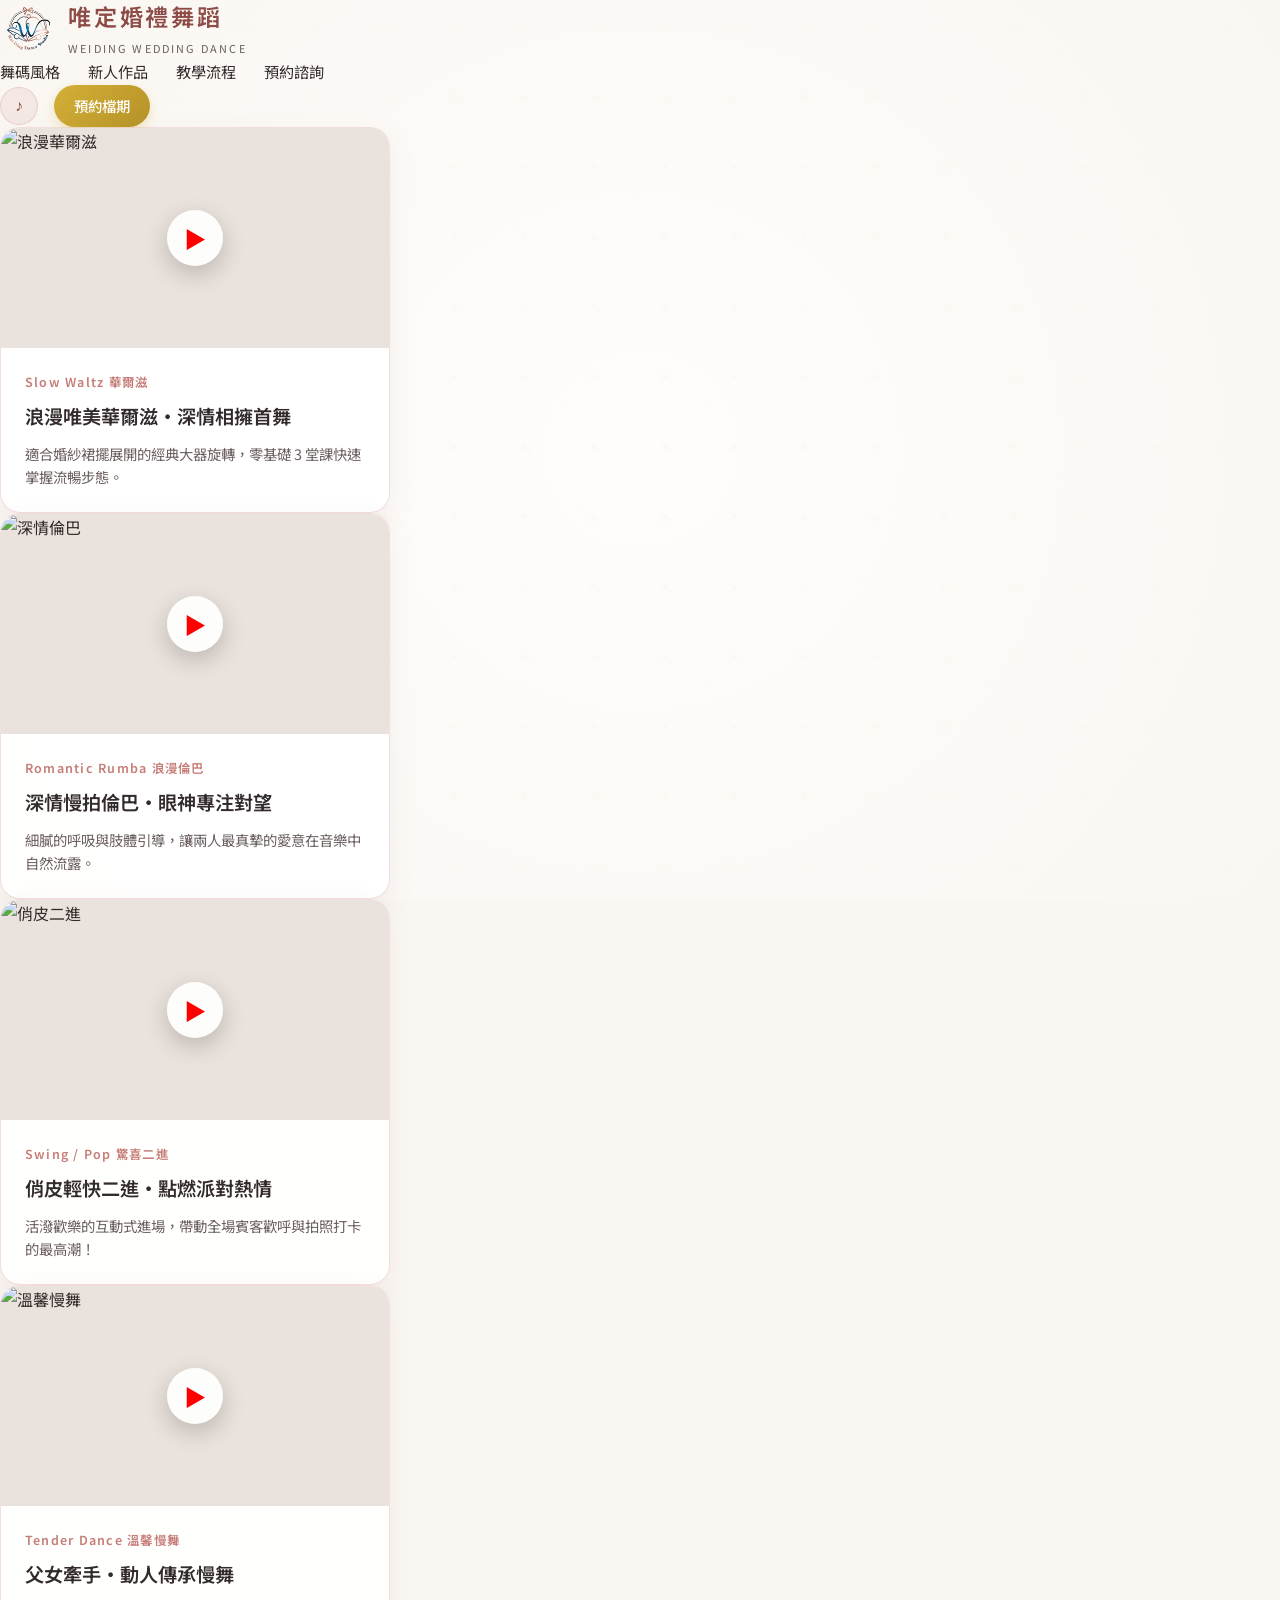
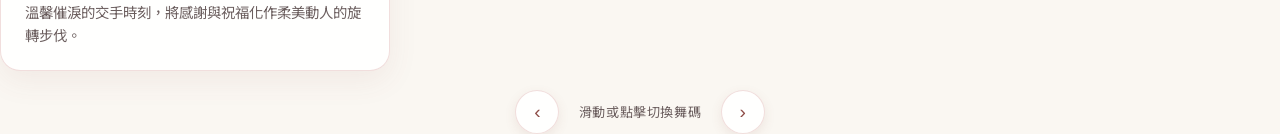
==== commit 8b57bb39: "Update index.html" ====
--- a/weiding/index.html
+++ b/weiding/index.html
@@ -53,6 +53,92 @@
       position: relative;
     }
 
+    /* ===================================================
+       ★ 前置引導頁：Touch to Start 浪漫開場覆蓋層
+       =================================================== */
+    .start-overlay {
+      position: fixed;
+      top: 0;
+      left: 0;
+      width: 100vw;
+      height: 100vh;
+      background: radial-gradient(circle at center, rgba(255, 252, 248, 0.98), rgba(247, 237, 235, 0.96));
+      z-index: 99999;
+      display: flex;
+      flex-direction: column;
+      align-items: center;
+      justify-content: center;
+      text-align: center;
+      padding: 2rem;
+      cursor: pointer;
+      transition: opacity 1.2s cubic-bezier(0.22, 1, 0.36, 1), visibility 1.2s ease;
+      backdrop-filter: blur(8px);
+      -webkit-backdrop-filter: blur(8px);
+    }
+    .start-overlay.fade-out {
+      opacity: 0;
+      visibility: hidden;
+      pointer-events: none;
+    }
+    .start-content {
+      max-width: 520px;
+      animation: startFloat 3.2s ease-in-out infinite alternate;
+    }
+    @keyframes startFloat {
+      0% { transform: translateY(0); }
+      100% { transform: translateY(-8px); }
+    }
+    .start-brand {
+      font-family: 'Cormorant Garamond', 'Noto Sans TC', serif;
+      font-size: 2.3rem;
+      color: var(--primary-dark);
+      letter-spacing: 0.18em;
+      margin-bottom: 0.5rem;
+    }
+    .start-sub {
+      font-size: 0.82rem;
+      color: var(--champagne-gold);
+      letter-spacing: 0.28em;
+      text-transform: uppercase;
+      font-weight: 600;
+      margin-bottom: 2.2rem;
+      display: block;
+    }
+    .start-quote {
+      font-size: 1.12rem;
+      color: var(--text-muted);
+      line-height: 2;
+      font-weight: 300;
+      margin-bottom: 3rem;
+    }
+    .start-btn {
+      display: inline-flex;
+      align-items: center;
+      gap: 0.75rem;
+      background: linear-gradient(135deg, var(--primary-rose), var(--primary-dark));
+      color: #fff;
+      padding: 0.95rem 2.6rem;
+      border-radius: 50px;
+      font-size: 1.05rem;
+      letter-spacing: 0.12em;
+      font-weight: 500;
+      box-shadow: 0 10px 28px rgba(198, 125, 120, 0.38);
+      border: 1px solid rgba(255, 255, 255, 0.6);
+      transition: transform 0.3s ease, box-shadow 0.3s ease;
+      animation: pulseBtn 2.2s infinite;
+    }
+    @keyframes pulseBtn {
+      0% { box-shadow: 0 0 0 0 rgba(198, 125, 120, 0.5); }
+      70% { box-shadow: 0 0 0 16px rgba(198, 125, 120, 0); }
+      100% { box-shadow: 0 0 0 0 rgba(198, 125, 120, 0); }
+    }
+    .start-hint {
+      margin-top: 1.4rem;
+      font-size: 0.8rem;
+      color: #A39696;
+      letter-spacing: 0.08em;
+    }
+
     /* 飄落花瓣容器 */
     .petals-container {
       position: fixed;
@@ -180,7 +266,6 @@
       gap: 1rem;
     }
 
-    /* 音樂播放控制按鈕 */
     .music-toggle-btn {
       background: rgba(198, 125, 120, 0.12);
       border: 1px solid var(--border-rose);
@@ -211,7 +296,6 @@
       100% { transform: scale(1); }
     }
 
-    /* 頂部 CTA 按鈕 */
     .btn-nav-cta {
       background: linear-gradient(135deg, var(--champagne-gold), var(--gold-hover));
       color: #fff !important;
@@ -229,7 +313,6 @@
     }
     .btn-nav-cta::after { display: none !important; }
 
-    /* 手機版漢堡按鈕 */
     .mobile-toggle {
       display: none;
       background: none;
@@ -337,7 +420,7 @@
     }
     .section-header {
       text-align: center;
-      margin-bottom: 3.5rem;
+      margin-bottom: 3rem;
     }
     .section-tag {
       font-size: 0.82rem;
@@ -364,14 +447,40 @@
     }
 
     /* ===================================================
-       5. 影片見證展示區 (YouTube Video Gallery)
-       =================================================== */
-    .gallery-grid {
-      display: grid;
-      grid-template-columns: repeat(auto-fit, minmax(320px, 1fr));
-      gap: 2rem;
-    }
+       ★ 5. 新人作品橫向滑動翻頁輪播 (Horizontal Scroll / Carousel)
+       =================================================== */
+    .gallery-carousel-wrapper {
+      position: relative;
+      margin: 0 -0.5rem;
+    }
+    .gallery-carousel {
+      display: flex;
+      gap: 1.6rem;
+      overflow-x: auto;
+      scroll-snap-type: x mandatory;
+      padding: 1rem 0.5rem 2rem;
+      scrollbar-width: thin;
+      scrollbar-color: var(--primary-rose) rgba(198, 125, 120, 0.12);
+      -webkit-overflow-scrolling: touch;
+      scroll-behavior: smooth;
+    }
+    .gallery-carousel::-webkit-scrollbar {
+      height: 6px;
+    }
+    .gallery-carousel::-webkit-scrollbar-track {
+      background: rgba(198, 125, 120, 0.08);
+      border-radius: 10px;
+    }
+    .gallery-carousel::-webkit-scrollbar-thumb {
+      background: var(--primary-rose);
+      border-radius: 10px;
+    }
+    
     .video-card {
+      flex: 0 0 calc(33.333% - 1.1rem);
+      min-width: 310px;
+      max-width: 390px;
+      scroll-snap-align: start;
       background: var(--card-bg);
       border-radius: 20px;
       overflow: hidden;
@@ -447,6 +556,40 @@
       font-size: 0.9rem;
       color: var(--text-muted);
       line-height: 1.6;
+    }
+
+    /* 左右切換導引按鈕 */
+    .carousel-controls {
+      display: flex;
+      justify-content: center;
+      align-items: center;
+      gap: 1.2rem;
+      margin-top: 1.2rem;
+    }
+    .carousel-arrow {
+      background: rgba(255, 255, 255, 0.9);
+      border: 1px solid var(--border-rose);
+      color: var(--primary-dark);
+      width: 44px;
+      height: 44px;
+      border-radius: 50%;
+      display: flex;
+      align-items: center;
+      justify-content: center;
+      cursor: pointer;
+      box-shadow: 0 4px 12px rgba(142, 76, 71, 0.1);
+      transition: all 0.25s ease;
+      font-size: 1.2rem;
+    }
+    .carousel-arrow:hover {
+      background: var(--primary-rose);
+      color: #fff;
+      transform: scale(1.08);
+    }
+    .carousel-hint {
+      font-size: 0.82rem;
+      color: var(--text-muted);
+      letter-spacing: 0.05em;
     }
 
     /* ===================================================
@@ -556,7 +699,7 @@
     }
 
     /* ===================================================
-       8. 頁尾 (Footer)
+       ★ 8. 頁尾 (Footer) 與手機自適應微調
        =================================================== */
     footer.site-footer {
       background: rgba(255, 255, 255, 0.9);
@@ -572,10 +715,17 @@
       font-weight: 600;
       color: var(--primary-dark);
       margin-bottom: 0.5rem;
+      letter-spacing: 0.08em;
+    }
+    .footer-slogan {
+      color: var(--text-muted);
+      font-size: 0.95rem;
+      line-height: 1.6;
     }
     .footer-links {
       display: flex;
       justify-content: center;
+      flex-wrap: wrap;
       gap: 1.5rem;
       margin: 1.5rem 0;
     }
@@ -592,6 +742,7 @@
       font-size: 0.8rem;
       color: #9C8F8F;
       margin-top: 1.5rem;
+      letter-spacing: 0.04em;
     }
 
     /* ===================================================
@@ -661,14 +812,24 @@
       background: var(--primary-rose);
     }
 
-    /* 響應式斷點 (RWD) */
+    /* ===================================================
+       ★ 手機版響應式斷點 (RWD) 全面最佳化
+       =================================================== */
     @media (max-width: 860px) {
       .form-row {
         grid-template-columns: 1fr;
         gap: 0;
       }
+      .form-wrapper {
+        padding: 2.2rem 1.4rem;
+        border-radius: 20px;
+      }
       .hero-title {
-        font-size: 2.2rem;
+        font-size: 2.1rem;
+        line-height: 1.35;
+      }
+      .hero-card {
+        padding: 3rem 1.4rem;
       }
       .nav-menu {
         display: none;
@@ -691,23 +852,88 @@
       .btn-nav-cta {
         display: none;
       }
+
+      /* 橫向滑動在手機上的間距與寬度 */
+      .video-card {
+        flex: 0 0 82%;
+        min-width: 270px;
+      }
+      .thumbnail-wrap {
+        height: 190px;
+      }
+
+      /* 底部字體因應手機規格調整大小 */
+      footer.site-footer {
+        padding: 2.5rem 1.2rem 2rem;
+      }
+      .footer-logo {
+        font-size: 1.45rem;
+      }
+      .footer-slogan {
+        font-size: 0.85rem;
+      }
+      .footer-links {
+        gap: 1rem;
+        margin: 1.2rem 0;
+      }
+      .footer-links a {
+        font-size: 0.82rem;
+        padding: 0.2rem 0.4rem;
+      }
+      .footer-copy {
+        font-size: 0.72rem;
+        line-height: 1.5;
+        margin-top: 1.2rem;
+      }
+
+      /* Touch to Start 手機字體調整 */
+      .start-brand {
+        font-size: 1.85rem;
+      }
+      .start-quote {
+        font-size: 0.96rem;
+        margin-bottom: 2.2rem;
+      }
+      .start-btn {
+        padding: 0.85rem 2rem;
+        font-size: 0.95rem;
+      }
     }
   </style>
 </head>
 <body>
 
+  <!-- ===================================================
+       ★ 前置引導頁：Touch to Start 浪漫開場
+       =================================================== */
+  <div class="start-overlay" id="startOverlay">
+    <div class="start-content">
+      <h1 class="start-brand">唯定婚禮舞蹈</h1>
+      <span class="start-sub">WeiDing Wedding Dance</span>
+      <p class="start-quote">
+        「在音樂響起的那一刻，<br>與摯愛牽起雙手，步入永恆的浪漫篇章。」
+      </p>
+      <div class="start-btn">
+        <span>✨ 點擊開啟屬於你們的專屬旅程</span>
+      </div>
+      <div class="start-hint">Touch Anywhere to Start & Play Music ♪</div>
+    </div>
+  </div>
+
   <!-- 浪漫飄落小花瓣動態背景 -->
   <div class="petals-container" id="petalsBox"></div>
 
+  <!-- 背景音樂音訊元素 (支援自訂音訊檔案) -->
+  <audio id="bgMusic" src="wedding-bgm.mp3" preload="auto" loop></audio>
+
   <!-- ===================================================
        導覽列 (Navbar)
-       =================================================== -->
+       =================================================== */
   <header class="site-header">
     <div class="nav-container">
       
       <!-- 1. 左側品牌 Logo 替換區 -->
       <a href="#home" class="brand-logo-wrap">
-        <!-- 💡 說明：若已上傳 logo.png 至 GitHub，直接使用 src="logo.png" 即可 -->
         <img src="wei ding dance studio.png" alt="唯定婚禮舞蹈 Logo" class="brand-logo" id="mainLogo">
         <div class="brand-text">
           <span class="brand-title">唯定婚禮舞蹈</span>
@@ -723,9 +949,8 @@
         <li><a href="#contact">預約諮詢</a></li>
       </ul>
 
-      <!-- 3. 右側功能小按鈕 (鋼琴背景音樂 + CTA 按鈕) -->
+      <!-- 3. 右側功能小按鈕 (鋼琴背景音樂開關 + CTA 按鈕) -->
       <div class="nav-actions">
-        <!-- 音樂開關 (點擊可開啟/暫停浪漫鋼琴樂聲) -->
         <button class="music-toggle-btn" id="musicBtn" title="點擊切換浪漫鋼琴音樂">
           <span id="musicIcon">♪</span>
         </button>
@@ -741,7 +966,7 @@
 
   <!-- ===================================================
        Hero 橫幅首頁
-       =================================================== -->
+       =================================================== */
   <main>
     <section class="hero-section" id="home">
       <div class="hero-card">
@@ -758,57 +983,78 @@
     </section>
 
     <!-- ===================================================
-         YouTube 影片見證區 (點擊照片彈出影片播放燈箱)
-         =================================================== -->
+         ★ YouTube 影片見證區 (橫向滑動翻頁方式)
+         =================================================== */
     <section id="gallery">
       <div class="section-header">
         <span class="section-tag">Video Showcase</span>
         <h2 class="section-title">精選婚禮舞碼見證</h2>
-        <p class="section-desc">點擊每張新人紀錄照片，即可觀看精采現場 YouTube 影片紀錄。</p>
+        <p class="section-desc">左右橫向滑動瀏覽每張新人紀錄照片，點擊即可觀看現場 YouTube 影片紀錄。</p>
       </div>
 
-      <div class="gallery-grid">
-        
-        <!-- 影片卡片 1 -->
-        <!-- 💡 說明：將 data-video-id 換成你的 YouTube 影片代碼 (如 watch?v=後的英數字) -->
-        <div class="video-card" data-video-id="eN6AYhat8UM" data-title="浪漫唯美華爾滋・新人進場首舞">
-          <div class="thumbnail-wrap">
-            <img src="https://images.unsplash.com/photo-1519741497674-611481863552?auto=format&fit=crop&w=800&q=80" alt="浪漫華爾滋" class="thumbnail-img">
-            <div class="play-badge">▶</div>
+      <div class="gallery-carousel-wrapper">
+        <div class="gallery-carousel" id="galleryCarousel">
+          
+          <!-- 影片卡片 1 -->
+          <div class="video-card" data-video-id="eN6AYhat8UM" data-title="浪漫唯美華爾滋・新人進場首舞">
+            <div class="thumbnail-wrap">
+              <img src="https://images.unsplash.com/photo-1519741497674-611481863552?auto=format&fit=crop&w=800&q=80" alt="浪漫華爾滋" class="thumbnail-img">
+              <div class="play-badge">▶</div>
+            </div>
+            <div class="card-info">
+              <span class="card-category">Slow Waltz 華爾滋</span>
+              <h3 class="card-title">浪漫唯美華爾滋・深情相擁首舞</h3>
+              <p class="card-excerpt">適合婚紗裙擺展開的經典大器旋轉，零基礎 3 堂課快速掌握流暢步態。</p>
+            </div>
           </div>
-          <div class="card-info">
-            <span class="card-category">Slow Waltz 華爾滋</span>
-            <h3 class="card-title">浪漫唯美華爾滋・深情相擁首舞</h3>
-            <p class="card-excerpt">適合婚紗裙擺展開的經典大器旋轉，零基礎 3 堂課快速掌握流暢步態。</p>
+
+          <!-- 影片卡片 2 -->
+          <div class="video-card" data-video-id="kJQP7kiw5Fk" data-title="深情慢拍倫巴・眼神專注對望">
+            <div class="thumbnail-wrap">
+              <img src="https://images.unsplash.com/photo-1511285560929-80b456fea0bc?auto=format&fit=crop&w=800&q=80" alt="深情倫巴" class="thumbnail-img">
+              <div class="play-badge">▶</div>
+            </div>
+            <div class="card-info">
+              <span class="card-category">Romantic Rumba 浪漫倫巴</span>
+              <h3 class="card-title">深情慢拍倫巴・眼神專注對望</h3>
+              <p class="card-excerpt">細膩的呼吸與肢體引導，讓兩人最真摯的愛意在音樂中自然流露。</p>
+            </div>
           </div>
+
+          <!-- 影片卡片 3 -->
+          <div class="video-card" data-video-id="fJ9rUzIMcZQ" data-title="俏皮輕快二進・點燃婚禮派對熱情">
+            <div class="thumbnail-wrap">
+              <img src="https://images.unsplash.com/photo-1532712938310-34cb3982ef74?auto=format&fit=crop&w=800&q=80" alt="俏皮二進" class="thumbnail-img">
+              <div class="play-badge">▶</div>
+            </div>
+            <div class="card-info">
+              <span class="card-category">Swing / Pop 驚喜二進</span>
+              <h3 class="card-title">俏皮輕快二進・點燃派對熱情</h3>
+              <p class="card-excerpt">活潑歡樂的互動式進場，帶動全場賓客歡呼與拍照打卡的最高潮！</p>
+            </div>
+          </div>
+
+          <!-- 影片卡片 4 -->
+          <div class="video-card" data-video-id="eN6AYhat8UM" data-title="長輩感動敬茶・溫馨優雅慢舞">
+            <div class="thumbnail-wrap">
+              <img src="https://images.unsplash.com/photo-1519225421980-715cb0215aed?auto=format&fit=crop&w=800&q=80" alt="溫馨慢舞" class="thumbnail-img">
+              <div class="play-badge">▶</div>
+            </div>
+            <div class="card-info">
+              <span class="card-category">Tender Dance 溫馨慢舞</span>
+              <h3 class="card-title">父女牽手・動人傳承慢舞</h3>
+              <p class="card-excerpt">溫馨催淚的交手時刻，將感謝與祝福化作柔美動人的旋轉步伐。</p>
+            </div>
+          </div>
+
         </div>
 
-        <!-- 影片卡片 2 -->
-        <div class="video-card" data-video-id="kJQP7kiw5Fk" data-title="深情慢拍倫巴・眼神專注對望">
-          <div class="thumbnail-wrap">
-            <img src="https://images.unsplash.com/photo-1511285560929-80b456fea0bc?auto=format&fit=crop&w=800&q=80" alt="深情倫巴" class="thumbnail-img">
-            <div class="play-badge">▶</div>
-          </div>
-          <div class="card-info">
-            <span class="card-category">Romantic Rumba 浪漫倫巴</span>
-            <h3 class="card-title">深情慢拍倫巴・眼神專注對望</h3>
-            <p class="card-excerpt">細膩的呼吸與肢體引導，讓兩人最真摯的愛意在音樂中自然流露。</p>
-          </div>
+        <!-- 輪播箭頭切換控制 -->
+        <div class="carousel-controls">
+          <button class="carousel-arrow" id="prevSlide" aria-label="上一頁">‹</button>
+          <span class="carousel-hint">滑動或點擊切換舞碼</span>
+          <button class="carousel-arrow" id="nextSlide" aria-label="下一頁">›</button>
         </div>
-
-        <!-- 影片卡片 3 -->
-        <div class="video-card" data-video-id="fJ9rUzIMcZQ" data-title="俏皮輕快二進・點燃婚禮派對熱情">
-          <div class="thumbnail-wrap">
-            <img src="https://images.unsplash.com/photo-1532712938310-34cb3982ef74?auto=format&fit=crop&w=800&q=80" alt="俏皮二進" class="thumbnail-img">
-            <div class="play-badge">▶</div>
-          </div>
-          <div class="card-info">
-            <span class="card-category">Swing / Pop 驚喜二進</span>
-            <h3 class="card-title">俏皮輕快二進・點燃派對熱情</h3>
-            <p class="card-excerpt">活潑歡樂的互動式進場，帶動全場賓客歡呼與拍照打卡的最高潮！</p>
-          </div>
-        </div>
-
       </div>
     </section>
 
@@ -848,7 +1094,7 @@
 
     <!-- ===================================================
          留下資訊預約表單 (Contact Form)
-         =================================================== -->
+         =================================================== */
     <section id="contact">
       <div class="section-header">
         <span class="section-tag">Consultation</span>
@@ -908,18 +1154,16 @@
   </main>
 
   <!-- ===================================================
-       頁尾 (Footer)
-       =================================================== -->
+       ★ 頁尾 (Footer) 手機格式微調
+       =================================================== */
   <footer class="site-footer">
     <div class="footer-logo">WeiDing Wedding Dance</div>
-    <p style="color: var(--text-muted); font-size: 0.95rem;">唯定婚禮舞蹈・用愛起舞，定格永恆</p>
+    <p class="footer-slogan">唯定婚禮舞蹈・用愛起舞，定格永恆</p>
     
     <div class="footer-links">
       <a href="#services">服務介紹</a>
       <a href="#gallery">新人作品</a>
-      <!-- 💡 說明：將此連結換成你的 LINE 官方帳號加好友網址 -->
       <a href="https://line.me" target="_blank" rel="noopener">官方 LINE</a>
-      <!-- 💡 說明：將此連結換成你的 YouTube 頻道網址 -->
       <a href="https://www.youtube.com" target="_blank" rel="noopener">YouTube 頻道</a>
     </div>
 
@@ -930,7 +1174,7 @@
 
   <!-- ===================================================
        YouTube 影片彈窗 (Video Modal)
-       =================================================== -->
+       =================================================== */
   <div class="video-modal-overlay" id="videoModal">
     <div class="modal-content-wrap">
       <button class="modal-close-btn" id="modalCloseBtn" aria-label="關閉影片">&times;</button>
@@ -942,7 +1186,7 @@
 
   <!-- ===================================================
        JavaScript 互動腳本
-       =================================================== -->
+       =================================================== */
   <script>
     /* ----------------------------------------------------
        1. 飄落粉嫩花瓣生成效果
@@ -969,78 +1213,196 @@
     setInterval(createPetal, 1200);
 
     /* ----------------------------------------------------
-       2. 浪漫鋼琴背景音樂 (Web Audio API 合成溫柔琶音)
-          說明：無需外部 MP3 即可在點擊時發出浪漫溫柔的鋼琴和弦音
+       2. 音樂播放邏輯 (支援自訂音訊 + Web Audio API 鋼琴備援)
        ---------------------------------------------------- */
-    let audioCtx = null;
-    let isPlaying = false;
-    let musicInterval = null;
+    const bgMusic = document.getElementById('bgMusic');
     const musicBtn = document.getElementById('musicBtn');
     const musicIcon = document.getElementById('musicIcon');
-
-    // 浪漫鋼琴和弦音高 (C, G, Am, F 和弦琶音頻率)
+    let isPlaying = false;
+    let userHasStarted = false; // 是否已點擊進入網站
+    let usingWebAudio = false;
+
+    // Web Audio API 鋼琴琶音備援
+    let audioCtx = null;
+    let musicInterval = null;
     const romanticNotes = [
       261.63, 329.63, 392.00, 523.25, // C - E - G - C
       196.00, 293.66, 392.00, 493.88, // G - D - G - B
       220.00, 261.63, 329.63, 440.00, // A - C - E - A
       174.61, 261.63, 349.23, 440.00  // F - C - F - A
     ];
+    let noteIdx = 0;
 
     function playSoftPianoNote(freq) {
-      if (!audioCtx) return;
-      const osc = audioCtx.createOscillator();
-      const gain = audioCtx.createGain();
-      osc.type = 'triangle';
-      osc.frequency.setValueAtTime(freq, audioCtx.currentTime);
-
-      // 柔和的琴音起伏 Envelope
-      gain.gain.setValueAtTime(0.001, audioCtx.currentTime);
-      gain.gain.exponentialRampToValueAtTime(0.12, audioCtx.currentTime + 0.08);
-      gain.gain.exponentialRampToValueAtTime(0.0001, audioCtx.currentTime + 2.2);
-
-      osc.connect(gain);
-      gain.connect(audioCtx.destination);
-      osc.start();
-      osc.stop(audioCtx.currentTime + 2.3);
-    }
-
-    let noteIdx = 0;
-    function toggleMusic() {
+      if (!audioCtx || audioCtx.state !== 'running') return;
+      try {
+        const osc = audioCtx.createOscillator();
+        const gain = audioCtx.createGain();
+        osc.type = 'triangle';
+        osc.frequency.setValueAtTime(freq, audioCtx.currentTime);
+
+        gain.gain.setValueAtTime(0.001, audioCtx.currentTime);
+        gain.gain.exponentialRampToValueAtTime(0.12, audioCtx.currentTime + 0.08);
+        gain.gain.exponentialRampToValueAtTime(0.0001, audioCtx.currentTime + 2.2);
+
+        osc.connect(gain);
+        gain.connect(audioCtx.destination);
+        osc.start();
+        osc.stop(audioCtx.currentTime + 2.3);
+      } catch (e) {
+        console.error(e);
+      }
+    }
+
+    function startWebAudioBgm() {
       if (!audioCtx) {
         audioCtx = new (window.AudioContext || window.webkitAudioContext)();
       }
-
-      if (!isPlaying) {
+      if (audioCtx.state === 'suspended') {
         audioCtx.resume();
-        isPlaying = true;
-        musicBtn.classList.add('playing');
-        musicIcon.textContent = '⏸';
-        // 每 700 毫秒彈奏一個柔和琴音
-        musicInterval = setInterval(() => {
-          playSoftPianoNote(romanticNotes[noteIdx % romanticNotes.length]);
-          noteIdx++;
-        }, 700);
+      }
+      usingWebAudio = true;
+      isPlaying = true;
+      musicBtn.classList.add('playing');
+      musicIcon.textContent = '⏸';
+      
+      if (musicInterval) clearInterval(musicInterval);
+      musicInterval = setInterval(() => {
+        playSoftPianoNote(romanticNotes[noteIdx % romanticNotes.length]);
+        noteIdx++;
+      }, 700);
+    }
+
+    function stopWebAudioBgm() {
+      if (musicInterval) {
+        clearInterval(musicInterval);
+        musicInterval = null;
+      }
+      if (audioCtx && audioCtx.state === 'running') {
+        audioCtx.suspend();
+      }
+      isPlaying = false;
+      musicBtn.classList.remove('playing');
+      musicIcon.textContent = '♪';
+    }
+
+    function playMusic() {
+      if (bgMusic && bgMusic.src) {
+        bgMusic.play().then(() => {
+          isPlaying = true;
+          usingWebAudio = false;
+          musicBtn.classList.add('playing');
+          musicIcon.textContent = '⏸';
+        }).catch(err => {
+          console.warn("自訂音訊播放受限，切換至鋼琴和弦備援：", err);
+          startWebAudioBgm();
+        });
       } else {
+        startWebAudioBgm();
+      }
+    }
+
+    function pauseMusic() {
+      if (usingWebAudio) {
+        stopWebAudioBgm();
+      } else {
+        if (bgMusic) bgMusic.pause();
         isPlaying = false;
         musicBtn.classList.remove('playing');
         musicIcon.textContent = '♪';
-        clearInterval(musicInterval);
+      }
+    }
+
+    function toggleMusic() {
+      if (isPlaying) {
+        pauseMusic();
+      } else {
+        playMusic();
       }
     }
     musicBtn.addEventListener('click', toggleMusic);
 
     /* ----------------------------------------------------
-       3. YouTube 影片彈窗 (Modal)
+       ★ 音樂生命週期修復：防止跳出分頁/關閉視窗後繼續播放
+       ---------------------------------------------------- */
+    // 1. 監聽分頁切換 (跳到別的分頁或縮小視窗時自動暫停)
+    let wasPlayingBeforeHidden = false;
+    document.addEventListener('visibilitychange', () => {
+      if (document.hidden) {
+        if (isPlaying) {
+          wasPlayingBeforeHidden = true;
+          pauseMusic();
+        }
+      } else {
+        // 回到分頁且先前有在播放時平順恢復
+        if (wasPlayingBeforeHidden && userHasStarted) {
+          wasPlayingBeforeHidden = false;
+          playMusic();
+        }
+      }
+    });
+
+    // 2. 監聽關閉頁面 / 導航跳轉 (確保銷毀背景計時器與音訊)
+    window.addEventListener('pagehide', () => {
+      pauseMusic();
+      if (audioCtx) {
+        audioCtx.close();
+        audioCtx = null;
+      }
+    });
+    window.addEventListener('beforeunload', () => {
+      pauseMusic();
+    });
+
+    /* ----------------------------------------------------
+       3. 前置引導頁 (Touch to Start) 點擊事件
+       ---------------------------------------------------- */
+    const startOverlay = document.getElementById('startOverlay');
+    startOverlay.addEventListener('click', () => {
+      userHasStarted = true;
+      startOverlay.classList.add('fade-out');
+      playMusic();
+      setTimeout(() => {
+        startOverlay.style.display = 'none';
+      }, 1200);
+    });
+
+    /* ----------------------------------------------------
+       4. 新人作品橫向滑動輪播翻頁控制
+       ---------------------------------------------------- */
+    const galleryCarousel = document.getElementById('galleryCarousel');
+    const prevSlide = document.getElementById('prevSlide');
+    const nextSlide = document.getElementById('nextSlide');
+
+    if (prevSlide && nextSlide && galleryCarousel) {
+      prevSlide.addEventListener('click', () => {
+        const cardWidth = galleryCarousel.querySelector('.video-card').offsetWidth + 26;
+        galleryCarousel.scrollBy({ left: -cardWidth, behavior: 'smooth' });
+      });
+
+      nextSlide.addEventListener('click', () => {
+        const cardWidth = galleryCarousel.querySelector('.video-card').offsetWidth + 26;
+        galleryCarousel.scrollBy({ left: cardWidth, behavior: 'smooth' });
+      });
+    }
+
+    /* ----------------------------------------------------
+       5. YouTube 影片彈窗 (Modal) 與音訊聯動
        ---------------------------------------------------- */
     const modal = document.getElementById('videoModal');
     const modalIframe = document.getElementById('modalIframe');
     const modalCloseBtn = document.getElementById('modalCloseBtn');
     const videoCards = document.querySelectorAll('.video-card');
+    let wasPlayingBeforeVideo = false;
 
     videoCards.forEach(card => {
       card.addEventListener('click', () => {
         const videoId = card.getAttribute('data-video-id');
-        // 開啟影片並自動播放
+        // 看影片時自動暫停背景音樂，避免聲音疊加
+        if (isPlaying) {
+          wasPlayingBeforeVideo = true;
+          pauseMusic();
+        }
         modalIframe.src = `https://www.youtube.com/embed/${videoId}?autoplay=1&rel=0`;
         modal.classList.add('active');
       });
@@ -1048,7 +1410,12 @@
 
     function closeModal() {
       modal.classList.remove('active');
-      modalIframe.src = ''; // 關閉彈窗時停止影片播放
+      modalIframe.src = '';
+      // 關閉影片後恢復背景音樂
+      if (wasPlayingBeforeVideo) {
+        wasPlayingBeforeVideo = false;
+        playMusic();
+      }
     }
 
     modalCloseBtn.addEventListener('click', closeModal);
@@ -1058,7 +1425,6 @@
       }
     });
 
-    // 按 ESC 鍵關閉燈箱
     document.addEventListener('keydown', (e) => {
       if (e.key === 'Escape' && modal.classList.contains('active')) {
         closeModal();
@@ -1066,7 +1432,7 @@
     });
 
     /* ----------------------------------------------------
-       4. 手機版選單切換
+       6. 手機版選單切換
        ---------------------------------------------------- */
     const mobileToggle = document.getElementById('mobileToggle');
     const navMenu = document.getElementById('navMenu');
@@ -1074,7 +1440,6 @@
       navMenu.classList.toggle('mobile-open');
     });
 
-    // 點擊選單項目後自動關閉手機選單
     document.querySelectorAll('.nav-menu a').forEach(link => {
       link.addEventListener('click', () => {
         navMenu.classList.remove('mobile-open');
@@ -1082,7 +1447,7 @@
     });
 
     /* ----------------------------------------------------
-       5. 預約表單送出互動回饋
+       7. 預約表單送出互動回饋
        ---------------------------------------------------- */
     const bookingForm = document.getElementById('bookingForm');
     bookingForm.addEventListener('submit', (e) => {
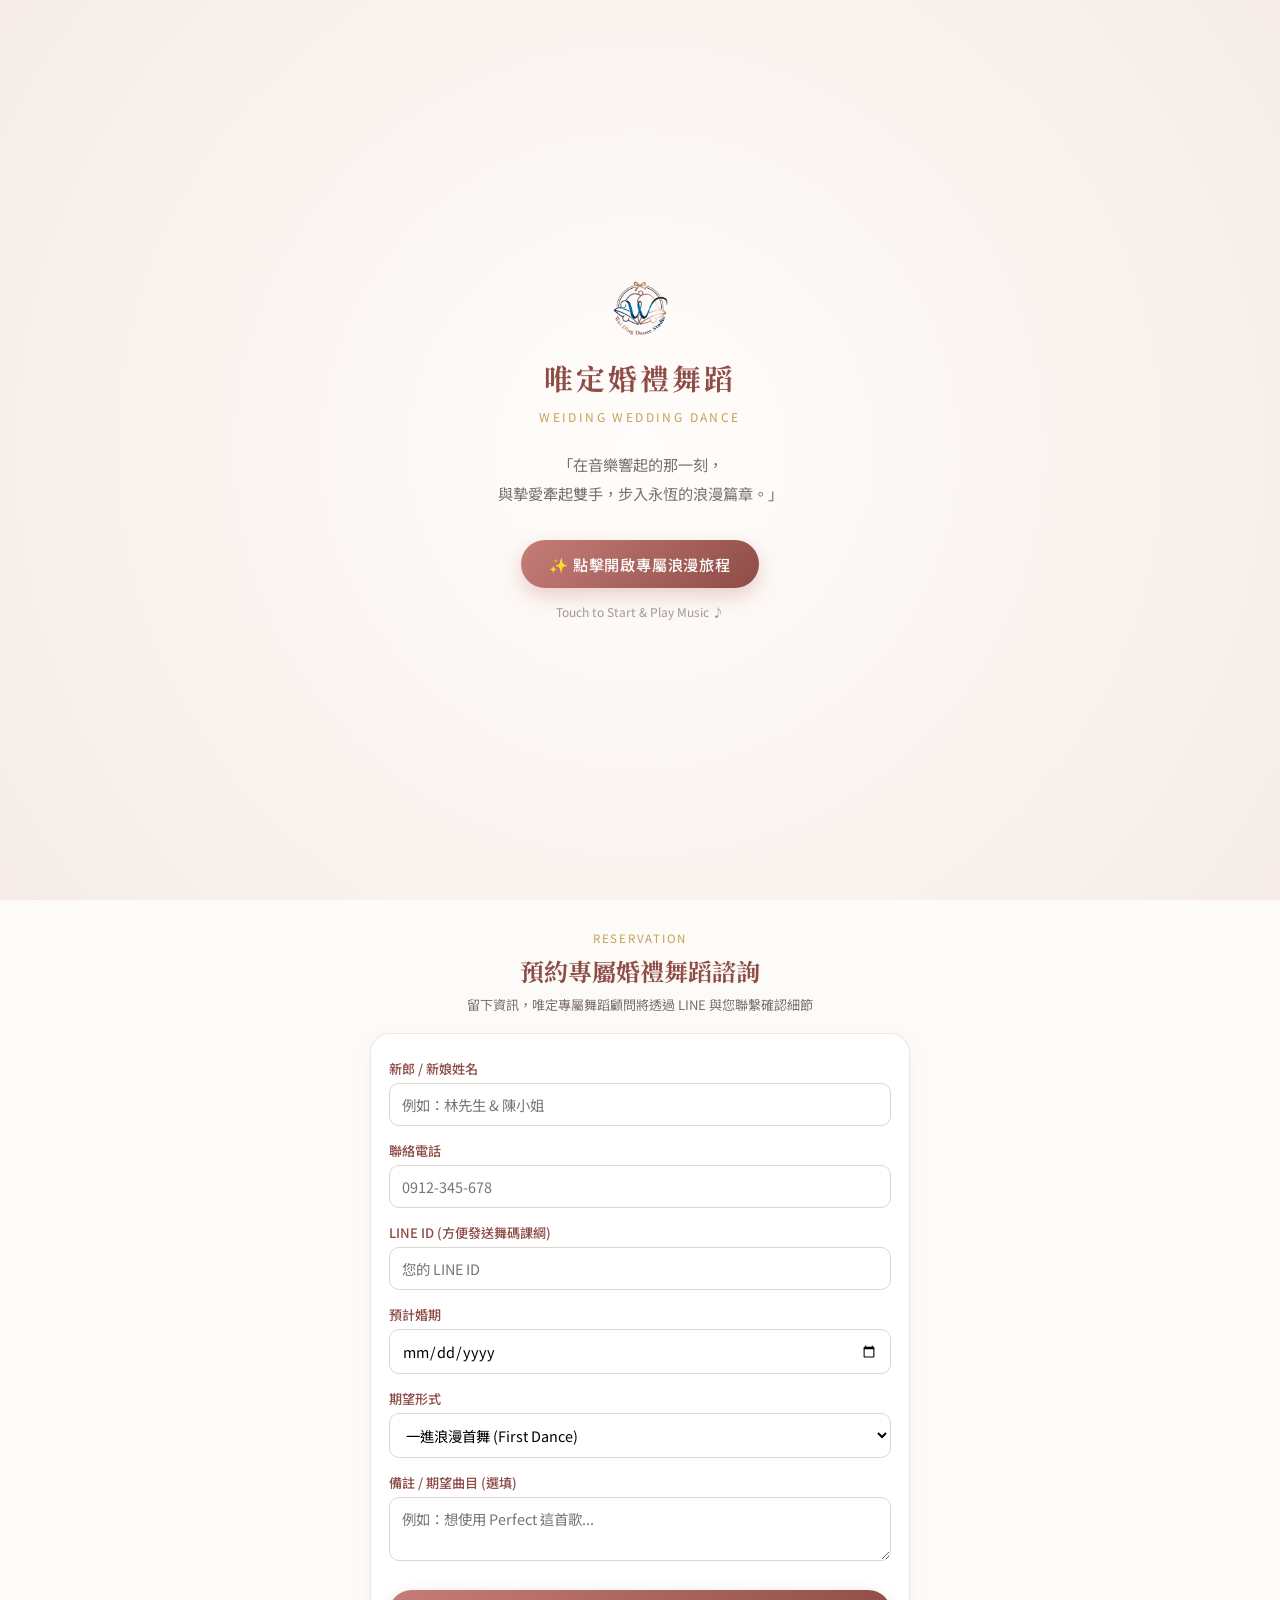
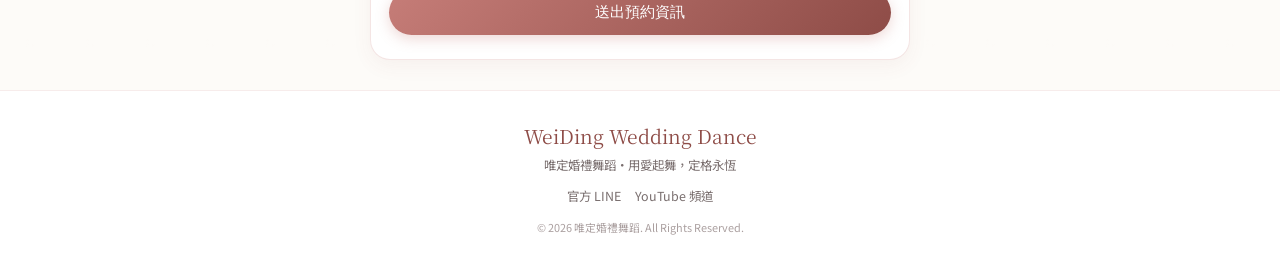
==== commit f643735d: "Update index.html" ====
--- a/weiding/index.html
+++ b/weiding/index.html
@@ -2,1460 +2,847 @@
 <html lang="zh-Hant">
 <head>
   <meta charset="UTF-8">
-  <meta name="viewport" content="width=device-width, initial-scale=1.0">
-  <title>唯定婚禮舞蹈 WeiDing Wedding Dance | 專屬新人的浪漫首舞</title>
-  <meta name="description" content="唯定婚禮舞蹈專為新人打造專屬婚禮首舞與進場舞蹈，零基礎輕鬆上手，用步伐譜寫永恆回憶。">
-
-  <!-- Google Fonts: Cormorant Garamond & Noto Sans TC -->
+  <meta name="viewport" content="width=device-width, initial-scale=1.0, maximum-scale=1.0, user-scalable=no">
+  <title>唯定婚禮舞蹈 WeiDing Wedding Dance</title>
+  
+  <!-- 字型引入 -->
   <link rel="preconnect" href="https://fonts.googleapis.com">
   <link rel="preconnect" href="https://fonts.gstatic.com" crossorigin>
-  <link href="https://fonts.googleapis.com/css2?family=Cormorant+Garamond:ital,wght@0,500;0,600;1,400&family=Noto+Sans+TC:wght@300;400;500;600&display=swap" rel="stylesheet">
+  <link href="https://fonts.googleapis.com/css2?family=Noto+Serif+TC:wght@400;600&family=Noto+Sans+TC:wght@300;400;500&display=swap" rel="stylesheet">
 
   <style>
-    /* ===================================================
-       1. 全域變數與重設
-       =================================================== */
     :root {
-      --primary-rose: #C67D78;
+      --primary: #C67D78;
       --primary-dark: #8E4C47;
-      --champagne-gold: #D4AF37;
-      --gold-hover: #b59228;
-      --bg-cream: #FAF7F2;
-      --card-bg: rgba(255, 255, 255, 0.92);
-      --text-main: #332B2B;
-      --text-muted: #6B5E5E;
-      --shadow-soft: 0 10px 30px rgba(142, 76, 71, 0.08);
-      --shadow-hover: 0 16px 36px rgba(142, 76, 71, 0.16);
-      --border-rose: rgba(198, 125, 120, 0.25);
+      --gold: #C5A059;
+      --bg: #FDFBF8;
+      --card-bg: #FFFFFF;
+      --text: #3D3535;
+      --text-muted: #7A6F6F;
     }
 
     * {
       box-sizing: border-box;
       margin: 0;
       padding: 0;
-    }
-
-    html {
-      scroll-behavior: smooth;
+      -webkit-tap-highlight-color: transparent;
     }
 
     body {
-      font-family: 'Noto Sans TC', -apple-system, BlinkMacSystemFont, "Segoe UI", Roboto, sans-serif;
-      color: var(--text-main);
-      background-color: var(--bg-cream);
-      /* 浪漫精緻小碎花背景紋理 (向量 SVG Pattern) */
-      background-image: radial-gradient(circle at 50% 50%, rgba(255, 255, 255, 0.75), rgba(250, 247, 242, 0.95)),
-        url("data:image/svg+xml,%3Csvg width='70' height='70' viewBox='0 0 70 70' xmlns='http://www.w3.org/2000/svg'%3E%3Cg fill='%23d99b9b' fill-opacity='0.16' fill-rule='evenodd'%3E%3Cpath d='M35 25c-1.6 0-3 1.3-3 3 0-1.7-1.4-3-3-3 1.6 0 3-1.3 3-3 0 1.7 1.4 3 3 3zm0 4c-1.6 0-3 1.3-3 3 0-1.7-1.4-3-3-3 1.6 0 3-1.3 3-3 0 1.7 1.4 3 3 3zm-4-2c0 1.6-1.3 3-3 3 1.7 0 3 1.4 3 3 0-1.6 1.3-3 3-3-1.7 0-3-1.4-3-3zm8 0c0 1.6-1.3 3-3 3 1.7 0 3 1.4 3 3 0-1.6 1.3-3 3-3-1.7 0-3-1.4-3-3z'/%3E%3Ccircle cx='35' cy='27' r='2' fill='%23D4AF37' fill-opacity='0.25'/%3E%3Cpath d='M10 55c-1 0-2 .8-2 2 0-1.2-1-2-2-2 1 0 2-.8 2-2 0 1.2 1 2 2 2zm15-35c-.8 0-1.5.7-1.5 1.5 0-.8-.7-1.5-1.5-1.5.8 0 1.5-.7 1.5-1.5 0 .8.7 1.5 1.5 1.5z'/%3E%3C/g%3E%3C/svg%3E");
-      background-repeat: repeat;
-      background-attachment: fixed;
-      line-height: 1.7;
+      font-family: 'Noto Sans TC', sans-serif;
+      color: var(--text);
+      background-color: var(--bg);
+      /* 輕量浪漫小碎花背景紋理 */
+      background-image: radial-gradient(circle at center, rgba(253, 251, 248, 0.85), rgba(253, 251, 248, 0.98)),
+        url("data:image/svg+xml,%3Csvg width='60' height='60' viewBox='0 0 60 60' xmlns='http://www.w3.org/2000/svg'%3E%3Cg fill='%23C67D78' fill-opacity='0.12' fill-rule='evenodd'%3E%3Cpath d='M30 20c-1.5 0-2.5 1-2.5 2.5 0-1.5-1-2.5-2.5-2.5 1.5 0 2.5-1 2.5-2.5 0 1.5 1 2.5 2.5 2.5zm0 5c-1.5 0-2.5 1-2.5 2.5 0-1.5-1-2.5-2.5-2.5 1.5 0 2.5-1 2.5-2.5 0 1.5 1 2.5 2.5 2.5zm-3-2.5c0 1.5-1 2.5-2.5 2.5 1.5 0 2.5 1 2.5 2.5 0-1.5 1-2.5 2.5-2.5-1.5 0-2.5-1-2.5-2.5zm6 0c0 1.5-1 2.5-2.5 2.5 1.5 0 2.5 1 2.5 2.5 0-1.5 1-2.5 2.5-2.5-1.5 0-2.5-1-2.5-2.5z'/%3E%3C/g%3E%3C/svg%3E");
+      line-height: 1.6;
       overflow-x: hidden;
-      position: relative;
+    }
+
+    /* 飄落花瓣 */
+    .petals-box {
+      position: fixed;
+      inset: 0;
+      pointer-events: none;
+      z-index: 1;
+      overflow: hidden;
+    }
+    .petal {
+      position: absolute;
+      width: 10px;
+      height: 14px;
+      background: radial-gradient(circle, #fcdada 20%, #e69d9d 100%);
+      border-radius: 120% 0 120% 0;
+      opacity: 0.6;
+      animation: fallAnim linear infinite;
+    }
+    @keyframes fallAnim {
+      0% { transform: translate(0, -20px) rotate(0deg); opacity: 0; }
+      15% { opacity: 0.7; }
+      100% { transform: translate(80px, 105vh) rotate(360deg); opacity: 0; }
     }
 
     /* ===================================================
-       ★ 前置引導頁：Touch to Start 浪漫開場覆蓋層
+       ★ 開場遮罩 (Touch to Start)
        =================================================== */
-    .start-overlay {
+    #startOverlay {
       position: fixed;
-      top: 0;
-      left: 0;
-      width: 100vw;
-      height: 100vh;
-      background: radial-gradient(circle at center, rgba(255, 252, 248, 0.98), rgba(247, 237, 235, 0.96));
-      z-index: 99999;
+      inset: 0;
+      background: #FAF6F3;
+      background-image: radial-gradient(circle, #FFFDFB 0%, #F5ECE8 100%);
+      z-index: 999999;
       display: flex;
       flex-direction: column;
       align-items: center;
       justify-content: center;
+      padding: 24px;
       text-align: center;
-      padding: 2rem;
       cursor: pointer;
-      transition: opacity 1.2s cubic-bezier(0.22, 1, 0.36, 1), visibility 1.2s ease;
-      backdrop-filter: blur(8px);
-      -webkit-backdrop-filter: blur(8px);
-    }
-    .start-overlay.fade-out {
+      transition: opacity 0.8s ease, visibility 0.8s ease;
+    }
+    #startOverlay.hide {
       opacity: 0;
       visibility: hidden;
       pointer-events: none;
     }
-    .start-content {
-      max-width: 520px;
-      animation: startFloat 3.2s ease-in-out infinite alternate;
-    }
-    @keyframes startFloat {
-      0% { transform: translateY(0); }
-      100% { transform: translateY(-8px); }
-    }
-    .start-brand {
-      font-family: 'Cormorant Garamond', 'Noto Sans TC', serif;
-      font-size: 2.3rem;
+    .start-logo {
+      width: 70px;
+      height: auto;
+      margin-bottom: 16px;
+    }
+    .start-title {
+      font-family: 'Noto Serif TC', serif;
+      font-size: 1.8rem;
       color: var(--primary-dark);
-      letter-spacing: 0.18em;
-      margin-bottom: 0.5rem;
+      letter-spacing: 0.1em;
+      margin-bottom: 6px;
     }
     .start-sub {
-      font-size: 0.82rem;
-      color: var(--champagne-gold);
-      letter-spacing: 0.28em;
+      font-size: 0.75rem;
+      color: var(--gold);
+      letter-spacing: 0.2em;
       text-transform: uppercase;
-      font-weight: 600;
-      margin-bottom: 2.2rem;
-      display: block;
-    }
-    .start-quote {
-      font-size: 1.12rem;
+      margin-bottom: 24px;
+    }
+    .start-desc {
+      font-size: 0.95rem;
       color: var(--text-muted);
-      line-height: 2;
-      font-weight: 300;
-      margin-bottom: 3rem;
+      line-height: 1.9;
+      margin-bottom: 32px;
     }
     .start-btn {
-      display: inline-flex;
-      align-items: center;
-      gap: 0.75rem;
-      background: linear-gradient(135deg, var(--primary-rose), var(--primary-dark));
+      display: inline-block;
+      background: linear-gradient(135deg, var(--primary), var(--primary-dark));
       color: #fff;
-      padding: 0.95rem 2.6rem;
-      border-radius: 50px;
-      font-size: 1.05rem;
-      letter-spacing: 0.12em;
+      padding: 12px 28px;
+      border-radius: 40px;
+      font-size: 0.95rem;
       font-weight: 500;
-      box-shadow: 0 10px 28px rgba(198, 125, 120, 0.38);
-      border: 1px solid rgba(255, 255, 255, 0.6);
-      transition: transform 0.3s ease, box-shadow 0.3s ease;
-      animation: pulseBtn 2.2s infinite;
-    }
-    @keyframes pulseBtn {
-      0% { box-shadow: 0 0 0 0 rgba(198, 125, 120, 0.5); }
-      70% { box-shadow: 0 0 0 16px rgba(198, 125, 120, 0); }
-      100% { box-shadow: 0 0 0 0 rgba(198, 125, 120, 0); }
-    }
-    .start-hint {
-      margin-top: 1.4rem;
-      font-size: 0.8rem;
+      letter-spacing: 0.05em;
+      box-shadow: 0 8px 20px rgba(198, 125, 120, 0.35);
+      animation: startPulse 2s infinite;
+    }
+    @keyframes startPulse {
+      0% { transform: scale(1); }
+      50% { transform: scale(1.04); }
+      100% { transform: scale(1); }
+    }
+    .start-tip {
+      font-size: 0.75rem;
       color: #A39696;
-      letter-spacing: 0.08em;
-    }
-
-    /* 飄落花瓣容器 */
-    .petals-container {
-      position: fixed;
-      top: 0;
-      left: 0;
-      width: 100%;
-      height: 100%;
-      pointer-events: none;
-      z-index: 1;
-      overflow: hidden;
-    }
-    .petal {
-      position: absolute;
-      background: radial-gradient(circle, #fbdad9 30%, #e8a5a5 100%);
-      border-radius: 150% 0 150% 0;
-      opacity: 0.65;
-      animation: fall linear infinite;
-    }
-    @keyframes fall {
-      0% {
-        transform: translate(0, -50px) rotate(0deg);
-        opacity: 0;
-      }
-      15% {
-        opacity: 0.7;
-      }
-      100% {
-        transform: translate(120px, 105vh) rotate(360deg);
-        opacity: 0;
-      }
+      margin-top: 14px;
     }
 
     /* ===================================================
-       2. 導覽列 (Navbar)
+       導覽列
        =================================================== */
-    header.site-header {
+    header {
       position: sticky;
       top: 0;
       width: 100%;
+      background: rgba(255, 255, 255, 0.92);
+      backdrop-filter: blur(10px);
+      -webkit-backdrop-filter: blur(10px);
+      border-bottom: 1px solid rgba(198, 125, 120, 0.2);
       z-index: 100;
-      background: rgba(255, 255, 255, 0.85);
-      backdrop-filter: blur(12px);
-      -webkit-backdrop-filter: blur(12px);
-      border-bottom: 1px solid var(--border-rose);
-      box-shadow: 0 4px 20px rgba(0, 0, 0, 0.03);
-      transition: all 0.3s ease;
-    }
-
-    .nav-container {
-      max-width: 1200px;
-      margin: 0 auto;
-      padding: 0.75rem 1.5rem;
+      padding: 10px 16px;
       display: flex;
       align-items: center;
       justify-content: space-between;
     }
-
-    /* Logo 區域 */
-    .brand-logo-wrap {
+    .nav-brand {
       display: flex;
       align-items: center;
+      gap: 10px;
       text-decoration: none;
-      gap: 0.75rem;
-    }
-    .brand-logo {
-      height: 48px;
+    }
+    .nav-brand img {
+      height: 42px;
       width: auto;
       object-fit: contain;
-      display: block;
-    }
-    .brand-text {
-      display: flex;
-      flex-direction: column;
     }
     .brand-title {
-      font-family: 'Cormorant Garamond', 'Noto Sans TC', serif;
-      font-size: 1.45rem;
+      font-family: 'Noto Serif TC', serif;
+      font-size: 1.25rem;
       font-weight: 600;
       color: var(--primary-dark);
-      letter-spacing: 0.12em;
-    }
-    .brand-sub {
-      font-size: 0.68rem;
+      letter-spacing: 0.05em;
+      display: block;
+      line-height: 1.2;
+    }
+    .brand-en {
+      font-size: 0.62rem;
       color: var(--text-muted);
-      letter-spacing: 0.2em;
+      letter-spacing: 0.15em;
       text-transform: uppercase;
-    }
-
-    /* 導覽連結 */
-    .nav-menu {
+      display: block;
+    }
+
+    .nav-tools {
       display: flex;
       align-items: center;
-      list-style: none;
-      gap: 1.75rem;
-    }
-    .nav-menu a {
-      text-decoration: none;
-      color: var(--text-main);
-      font-weight: 400;
-      font-size: 0.95rem;
-      transition: color 0.25s ease;
-      position: relative;
-    }
-    .nav-menu a:hover {
-      color: var(--primary-rose);
-    }
-    .nav-menu a::after {
-      content: '';
-      position: absolute;
-      width: 0;
-      height: 2px;
-      bottom: -4px;
-      left: 0;
-      background: var(--primary-rose);
-      transition: width 0.25s ease;
-    }
-    .nav-menu a:hover::after {
-      width: 100%;
-    }
-
-    /* 功能控制群組：音樂鈕 + CTA 按鈕 */
-    .nav-actions {
-      display: flex;
-      align-items: center;
-      gap: 1rem;
-    }
-
-    .music-toggle-btn {
-      background: rgba(198, 125, 120, 0.12);
-      border: 1px solid var(--border-rose);
+      gap: 10px;
+    }
+    .music-btn {
+      width: 36px;
+      height: 36px;
+      border-radius: 50%;
+      background: rgba(198, 125, 120, 0.1);
+      border: 1px solid rgba(198, 125, 120, 0.3);
       color: var(--primary-dark);
-      width: 38px;
-      height: 38px;
-      border-radius: 50%;
-      cursor: pointer;
       display: flex;
       align-items: center;
       justify-content: center;
+      cursor: pointer;
       font-size: 1rem;
-      transition: all 0.3s ease;
-      position: relative;
-    }
-    .music-toggle-btn:hover {
-      background: var(--primary-rose);
+    }
+    .music-btn.playing {
+      background: var(--primary);
       color: #fff;
-      transform: scale(1.05);
-    }
-    .music-toggle-btn.playing {
-      box-shadow: 0 0 0 4px rgba(198, 125, 120, 0.2);
-      animation: pulseMusic 2s infinite;
-    }
-    @keyframes pulseMusic {
-      0% { transform: scale(1); }
-      50% { transform: scale(1.08); }
-      100% { transform: scale(1); }
-    }
-
-    .btn-nav-cta {
-      background: linear-gradient(135deg, var(--champagne-gold), var(--gold-hover));
-      color: #fff !important;
-      padding: 0.55rem 1.25rem;
-      border-radius: 50px;
-      font-size: 0.9rem;
-      font-weight: 500;
-      text-decoration: none;
-      box-shadow: 0 4px 12px rgba(212, 175, 55, 0.3);
-      transition: all 0.3s ease;
-    }
-    .btn-nav-cta:hover {
-      transform: translateY(-2px);
-      box-shadow: 0 6px 18px rgba(212, 175, 55, 0.4);
-    }
-    .btn-nav-cta::after { display: none !important; }
-
-    .mobile-toggle {
-      display: none;
-      background: none;
-      border: none;
-      font-size: 1.6rem;
-      color: var(--primary-dark);
-      cursor: pointer;
     }
 
     /* ===================================================
-       3. 橫幅首頁 (Hero Section)
+       首頁橫幅 (Hero)
        =================================================== */
-    .hero-section {
-      min-height: 85vh;
-      display: flex;
-      align-items: center;
-      justify-content: center;
+    .hero {
       text-align: center;
-      padding: 5rem 1.5rem 4rem;
+      padding: 40px 20px 30px;
       position: relative;
       z-index: 2;
     }
-    .hero-card {
-      max-width: 840px;
-      background: rgba(255, 255, 255, 0.88);
-      border: 1px solid var(--border-rose);
-      padding: 4rem 2.5rem;
-      border-radius: 28px;
-      box-shadow: var(--shadow-soft);
-      backdrop-filter: blur(10px);
-    }
     .hero-badge {
       display: inline-block;
-      padding: 0.35rem 1.2rem;
+      font-size: 0.72rem;
+      color: var(--primary-dark);
       background: rgba(198, 125, 120, 0.12);
+      padding: 4px 12px;
+      border-radius: 20px;
+      letter-spacing: 0.1em;
+      margin-bottom: 12px;
+    }
+    .hero-title {
+      font-family: 'Noto Serif TC', serif;
+      font-size: 1.85rem;
       color: var(--primary-dark);
-      font-size: 0.85rem;
-      border-radius: 50px;
-      letter-spacing: 0.15em;
-      margin-bottom: 1.5rem;
-    }
-    .hero-title {
-      font-family: 'Cormorant Garamond', 'Noto Sans TC', serif;
-      font-size: 3rem;
-      font-weight: 600;
-      color: var(--primary-dark);
-      line-height: 1.25;
-      margin-bottom: 1.2rem;
-      letter-spacing: 0.05em;
+      margin-bottom: 12px;
+      line-height: 1.35;
     }
     .hero-subtitle {
-      font-size: 1.15rem;
+      font-size: 0.9rem;
       color: var(--text-muted);
-      max-width: 600px;
-      margin: 0 auto 2.5rem;
-      line-height: 1.8;
-      font-weight: 300;
-    }
-    .hero-btn-group {
-      display: flex;
-      justify-content: center;
-      gap: 1.25rem;
-      flex-wrap: wrap;
-    }
-    .btn-main {
-      background: linear-gradient(135deg, var(--primary-rose), var(--primary-dark));
+      line-height: 1.7;
+      max-width: 480px;
+      margin: 0 auto 20px;
+    }
+    .hero-btn {
+      display: inline-block;
+      background: linear-gradient(135deg, var(--primary), var(--primary-dark));
       color: #fff;
-      padding: 0.85rem 2.2rem;
-      border-radius: 50px;
       text-decoration: none;
-      font-size: 1rem;
-      font-weight: 500;
-      transition: all 0.3s ease;
-      box-shadow: 0 6px 20px rgba(198, 125, 120, 0.35);
-    }
-    .btn-main:hover {
-      transform: translateY(-2px);
-      box-shadow: 0 10px 25px rgba(198, 125, 120, 0.45);
-    }
-    .btn-outline {
-      background: #fff;
-      color: var(--primary-dark);
-      border: 1px solid var(--border-rose);
-      padding: 0.85rem 2rem;
-      border-radius: 50px;
-      text-decoration: none;
-      font-size: 1rem;
-      font-weight: 500;
-      transition: all 0.3s ease;
-    }
-    .btn-outline:hover {
-      background: rgba(198, 125, 120, 0.08);
-      transform: translateY(-2px);
+      padding: 10px 24px;
+      border-radius: 30px;
+      font-size: 0.9rem;
+      box-shadow: 0 4px 14px rgba(198, 125, 120, 0.3);
     }
 
     /* ===================================================
-       4. 通用區塊佈局 (Sections)
+       ★ 新人作品橫向滑動區 (橫向翻頁修復)
        =================================================== */
-    section {
-      padding: 5.5rem 1.5rem;
-      max-width: 1200px;
-      margin: 0 auto;
+    .section-wrap {
+      padding: 30px 16px;
       position: relative;
       z-index: 2;
     }
-    .section-header {
+    .section-head {
       text-align: center;
-      margin-bottom: 3rem;
+      margin-bottom: 18px;
     }
     .section-tag {
+      font-size: 0.72rem;
+      color: var(--gold);
+      letter-spacing: 0.15em;
+      text-transform: uppercase;
+      display: block;
+      margin-bottom: 4px;
+    }
+    .section-title {
+      font-family: 'Noto Serif TC', serif;
+      font-size: 1.5rem;
+      color: var(--primary-dark);
+    }
+    .section-desc {
       font-size: 0.82rem;
-      text-transform: uppercase;
-      letter-spacing: 0.25em;
-      color: var(--champagne-gold);
-      font-weight: 600;
-      margin-bottom: 0.5rem;
-      display: block;
-    }
-    .section-title {
-      font-family: 'Cormorant Garamond', 'Noto Sans TC', serif;
-      font-size: 2.3rem;
-      color: var(--primary-dark);
-      letter-spacing: 0.05em;
-      position: relative;
-      display: inline-block;
-    }
-    .section-desc {
-      font-size: 0.98rem;
       color: var(--text-muted);
-      max-width: 580px;
-      margin: 0.75rem auto 0;
-    }
-
-    /* ===================================================
-       ★ 5. 新人作品橫向滑動翻頁輪播 (Horizontal Scroll / Carousel)
-       =================================================== */
-    .gallery-carousel-wrapper {
-      position: relative;
-      margin: 0 -0.5rem;
-    }
-    .gallery-carousel {
+      margin-top: 4px;
+    }
+
+    /* 橫向滑動軌道核心設定 */
+    .carousel-container {
+      width: 100%;
+      overflow: hidden;
+    }
+    .carousel-track {
       display: flex;
-      gap: 1.6rem;
+      flex-direction: row; /* 強制水平單排 */
+      flex-wrap: nowrap;     /* 禁止換行折下 */
+      gap: 16px;
       overflow-x: auto;
       scroll-snap-type: x mandatory;
-      padding: 1rem 0.5rem 2rem;
-      scrollbar-width: thin;
-      scrollbar-color: var(--primary-rose) rgba(198, 125, 120, 0.12);
       -webkit-overflow-scrolling: touch;
-      scroll-behavior: smooth;
-    }
-    .gallery-carousel::-webkit-scrollbar {
-      height: 6px;
-    }
-    .gallery-carousel::-webkit-scrollbar-track {
-      background: rgba(198, 125, 120, 0.08);
-      border-radius: 10px;
-    }
-    .gallery-carousel::-webkit-scrollbar-thumb {
-      background: var(--primary-rose);
-      border-radius: 10px;
-    }
-    
+      padding: 10px 4px 20px 4px;
+    }
+    /* 隱藏捲軸 */
+    .carousel-track::-webkit-scrollbar {
+      display: none;
+    }
+    .carousel-track {
+      -ms-overflow-style: none;
+      scrollbar-width: none;
+    }
+
+    /* 影片卡片寬度精準固定 */
     .video-card {
-      flex: 0 0 calc(33.333% - 1.1rem);
-      min-width: 310px;
-      max-width: 390px;
-      scroll-snap-align: start;
-      background: var(--card-bg);
-      border-radius: 20px;
+      flex: 0 0 78vw; /* 手機上固定吃 78% 螢幕寬，露出一點下一張提示滑動 */
+      max-width: 340px;
+      scroll-snap-align: center;
+      background: #FFFFFF;
+      border-radius: 16px;
       overflow: hidden;
-      border: 1px solid var(--border-rose);
-      box-shadow: var(--shadow-soft);
-      transition: all 0.35s ease;
+      border: 1px solid rgba(198, 125, 120, 0.2);
+      box-shadow: 0 6px 18px rgba(142, 76, 71, 0.08);
       cursor: pointer;
-      display: flex;
-      flex-direction: column;
-    }
-    .video-card:hover {
-      transform: translateY(-6px);
-      box-shadow: var(--shadow-hover);
-    }
-    .thumbnail-wrap {
+    }
+    .thumb-wrap {
       position: relative;
       width: 100%;
-      height: 220px;
-      overflow: hidden;
-      background: #eae2dc;
-    }
-    .thumbnail-img {
+      height: 180px;
+      background: #EBE5E1;
+    }
+    .thumb-wrap img {
       width: 100%;
       height: 100%;
       object-fit: cover;
-      transition: transform 0.6s ease;
-    }
-    .video-card:hover .thumbnail-img {
-      transform: scale(1.08);
-    }
-    .play-badge {
+      display: block;
+    }
+    .play-btn {
       position: absolute;
       top: 50%;
       left: 50%;
       transform: translate(-50%, -50%);
-      width: 56px;
-      height: 56px;
-      background: rgba(255, 255, 255, 0.92);
+      width: 48px;
+      height: 48px;
+      background: rgba(255, 255, 255, 0.95);
       border-radius: 50%;
       display: flex;
       align-items: center;
       justify-content: center;
-      color: #FF0000;
-      font-size: 1.4rem;
-      box-shadow: 0 8px 24px rgba(0, 0, 0, 0.2);
-      transition: all 0.3s ease;
-    }
-    .video-card:hover .play-badge {
-      transform: translate(-50%, -50%) scale(1.15);
-      background: #FF0000;
-      color: #fff;
-    }
-    .card-info {
-      padding: 1.5rem;
-      flex: 1;
-      display: flex;
-      flex-direction: column;
-    }
-    .card-category {
-      font-size: 0.78rem;
-      color: var(--primary-rose);
+      color: #E60000;
+      font-size: 1.2rem;
+      box-shadow: 0 4px 12px rgba(0,0,0,0.25);
+    }
+    .card-content {
+      padding: 14px 14px 18px;
+    }
+    .card-tag {
+      font-size: 0.75rem;
+      color: var(--primary);
+      font-weight: 500;
+      margin-bottom: 4px;
+      display: block;
+    }
+    .card-name {
+      font-size: 1.05rem;
       font-weight: 600;
-      letter-spacing: 0.1em;
-      margin-bottom: 0.4rem;
-    }
-    .card-title {
-      font-size: 1.2rem;
-      font-weight: 600;
-      color: var(--text-main);
-      margin-bottom: 0.6rem;
-    }
-    .card-excerpt {
-      font-size: 0.9rem;
-      color: var(--text-muted);
-      line-height: 1.6;
-    }
-
-    /* 左右切換導引按鈕 */
-    .carousel-controls {
-      display: flex;
-      justify-content: center;
-      align-items: center;
-      gap: 1.2rem;
-      margin-top: 1.2rem;
-    }
-    .carousel-arrow {
-      background: rgba(255, 255, 255, 0.9);
-      border: 1px solid var(--border-rose);
-      color: var(--primary-dark);
-      width: 44px;
-      height: 44px;
-      border-radius: 50%;
-      display: flex;
-      align-items: center;
-      justify-content: center;
-      cursor: pointer;
-      box-shadow: 0 4px 12px rgba(142, 76, 71, 0.1);
-      transition: all 0.25s ease;
-      font-size: 1.2rem;
-    }
-    .carousel-arrow:hover {
-      background: var(--primary-rose);
-      color: #fff;
-      transform: scale(1.08);
-    }
-    .carousel-hint {
+      color: var(--text);
+      margin-bottom: 6px;
+      line-height: 1.4;
+    }
+    .card-text {
       font-size: 0.82rem;
       color: var(--text-muted);
-      letter-spacing: 0.05em;
+      line-height: 1.5;
+    }
+
+    .swipe-hint {
+      text-align: center;
+      font-size: 0.75rem;
+      color: var(--text-muted);
+      margin-top: 4px;
     }
 
     /* ===================================================
-       6. 服務特點與教學流程 (Features & Process)
+       預約表單區 (留下資訊)
        =================================================== */
-    .features-grid {
-      display: grid;
-      grid-template-columns: repeat(auto-fit, minmax(260px, 1fr));
-      gap: 1.75rem;
-    }
-    .feature-box {
-      background: var(--card-bg);
-      border: 1px solid var(--border-rose);
-      padding: 2.2rem 1.8rem;
+    .form-box {
+      background: #FFFFFF;
       border-radius: 20px;
-      text-align: center;
-      box-shadow: var(--shadow-soft);
-      transition: all 0.3s ease;
-    }
-    .feature-box:hover {
-      transform: translateY(-4px);
-    }
-    .feature-icon {
-      font-size: 2.2rem;
-      margin-bottom: 1rem;
-      display: inline-block;
-    }
-    .feature-title {
-      font-size: 1.15rem;
-      font-weight: 600;
+      padding: 24px 18px;
+      border: 1px solid rgba(198, 125, 120, 0.2);
+      box-shadow: 0 6px 20px rgba(142, 76, 71, 0.06);
+      max-width: 540px;
+      margin: 0 auto;
+    }
+    .form-item {
+      margin-bottom: 14px;
+    }
+    .form-item label {
+      display: block;
+      font-size: 0.82rem;
       color: var(--primary-dark);
-      margin-bottom: 0.75rem;
-    }
-    .feature-text {
+      font-weight: 500;
+      margin-bottom: 4px;
+    }
+    .form-item input,
+    .form-item select,
+    .form-item textarea {
+      width: 100%;
+      padding: 10px 12px;
+      border: 1px solid #DFD5CF;
+      border-radius: 10px;
       font-size: 0.9rem;
-      color: var(--text-muted);
-      line-height: 1.7;
-    }
-
-    /* ===================================================
-       7. 留下資訊預約表單 (Contact Form)
-       =================================================== */
-    .form-wrapper {
-      max-width: 760px;
-      margin: 0 auto;
-      background: var(--card-bg);
-      border: 1px solid var(--border-rose);
-      border-radius: 28px;
-      padding: 3.5rem 2.8rem;
-      box-shadow: var(--shadow-soft);
-      backdrop-filter: blur(8px);
-    }
-    .form-row {
-      display: grid;
-      grid-template-columns: 1fr 1fr;
-      gap: 1.5rem;
-      margin-bottom: 1.4rem;
-    }
-    .form-group {
-      display: flex;
-      flex-direction: column;
-      margin-bottom: 1.4rem;
-    }
-    .form-group label {
-      font-size: 0.9rem;
-      font-weight: 500;
-      color: var(--primary-dark);
-      margin-bottom: 0.5rem;
-    }
-    .form-group input,
-    .form-group select,
-    .form-group textarea {
+      background: #FFF;
+      font-family: inherit;
+      outline: none;
+    }
+    .form-item input:focus,
+    .form-item select:focus,
+    .form-item textarea:focus {
+      border-color: var(--primary);
+    }
+    .submit-btn {
       width: 100%;
-      padding: 0.85rem 1.1rem;
-      border: 1px solid #DCD3CB;
-      border-radius: 12px;
-      font-size: 0.95rem;
-      color: var(--text-main);
-      background: #FFFFFF;
-      outline: none;
-      transition: border 0.25s, box-shadow 0.25s;
-      font-family: inherit;
-    }
-    .form-group input:focus,
-    .form-group select:focus,
-    .form-group textarea:focus {
-      border-color: var(--primary-rose);
-      box-shadow: 0 0 0 3px rgba(198, 125, 120, 0.15);
-    }
-    .btn-submit {
-      width: 100%;
-      background: linear-gradient(135deg, var(--primary-rose), var(--primary-dark));
+      background: linear-gradient(135deg, var(--primary), var(--primary-dark));
       color: #fff;
       border: none;
-      padding: 1rem;
-      border-radius: 50px;
-      font-size: 1.05rem;
+      padding: 12px;
+      border-radius: 30px;
+      font-size: 0.95rem;
       font-weight: 500;
       cursor: pointer;
-      box-shadow: 0 6px 20px rgba(198, 125, 120, 0.35);
-      transition: all 0.3s ease;
-      margin-top: 0.5rem;
-    }
-    .btn-submit:hover {
-      transform: translateY(-2px);
-      box-shadow: 0 10px 25px rgba(198, 125, 120, 0.45);
+      margin-top: 8px;
+      box-shadow: 0 4px 14px rgba(198, 125, 120, 0.3);
     }
 
     /* ===================================================
-       ★ 8. 頁尾 (Footer) 與手機自適應微調
+       頁尾 (針對手機自適應微調)
        =================================================== */
-    footer.site-footer {
-      background: rgba(255, 255, 255, 0.9);
-      border-top: 1px solid var(--border-rose);
-      padding: 3.5rem 1.5rem 2.5rem;
+    footer {
       text-align: center;
+      padding: 30px 16px 24px;
+      border-top: 1px solid rgba(198, 125, 120, 0.15);
+      background: #FFFFFF;
       position: relative;
       z-index: 2;
     }
     .footer-logo {
-      font-family: 'Cormorant Garamond', serif;
-      font-size: 1.8rem;
-      font-weight: 600;
+      font-family: 'Noto Serif TC', serif;
+      font-size: 1.2rem;
       color: var(--primary-dark);
-      margin-bottom: 0.5rem;
-      letter-spacing: 0.08em;
+      margin-bottom: 4px;
     }
     .footer-slogan {
+      font-size: 0.78rem;
       color: var(--text-muted);
-      font-size: 0.95rem;
-      line-height: 1.6;
+      margin-bottom: 12px;
     }
     .footer-links {
       display: flex;
       justify-content: center;
-      flex-wrap: wrap;
-      gap: 1.5rem;
-      margin: 1.5rem 0;
+      gap: 14px;
+      margin-bottom: 12px;
     }
     .footer-links a {
       color: var(--text-muted);
       text-decoration: none;
-      font-size: 0.9rem;
-      transition: color 0.25s;
-    }
-    .footer-links a:hover {
-      color: var(--primary-rose);
+      font-size: 0.78rem;
     }
     .footer-copy {
-      font-size: 0.8rem;
-      color: #9C8F8F;
-      margin-top: 1.5rem;
-      letter-spacing: 0.04em;
+      font-size: 0.68rem;
+      color: #ABA0A0;
     }
 
     /* ===================================================
-       9. 影片燈箱彈窗 (Video Modal)
+       YouTube 燈箱
        =================================================== */
-    .video-modal-overlay {
+    #videoModal {
       position: fixed;
-      top: 0;
-      left: 0;
-      width: 100%;
-      height: 100%;
-      background: rgba(0, 0, 0, 0.78);
-      backdrop-filter: blur(8px);
-      z-index: 1000;
+      inset: 0;
+      background: rgba(0, 0, 0, 0.85);
+      z-index: 99999;
       display: none;
       align-items: center;
       justify-content: center;
-      padding: 1.5rem;
-      opacity: 0;
-      transition: opacity 0.3s ease;
-    }
-    .video-modal-overlay.active {
+      padding: 16px;
+    }
+    #videoModal.open {
       display: flex;
-      opacity: 1;
-    }
-    .modal-content-wrap {
+    }
+    .modal-inner {
+      width: 100%;
+      max-width: 680px;
       background: #000;
-      width: 100%;
-      max-width: 860px;
-      border-radius: 16px;
+      border-radius: 12px;
       overflow: hidden;
       position: relative;
-      box-shadow: 0 20px 50px rgba(0, 0, 0, 0.5);
-    }
-    .modal-video-container {
+    }
+    .modal-close {
+      position: absolute;
+      top: 8px;
+      right: 10px;
+      background: rgba(0,0,0,0.6);
+      color: #fff;
+      border: none;
+      width: 32px;
+      height: 32px;
+      border-radius: 50%;
+      font-size: 1.2rem;
+      z-index: 10;
+      cursor: pointer;
+    }
+    .video-box {
       position: relative;
-      padding-bottom: 56.25%; /* 16:9 Aspect Ratio */
+      padding-bottom: 56.25%;
       height: 0;
     }
-    .modal-video-container iframe {
+    .video-box iframe {
       position: absolute;
-      top: 0;
-      left: 0;
+      inset: 0;
       width: 100%;
       height: 100%;
       border: 0;
     }
-    .modal-close-btn {
-      position: absolute;
-      top: 12px;
-      right: 15px;
-      background: rgba(0, 0, 0, 0.6);
-      color: #fff;
-      border: 1px solid rgba(255, 255, 255, 0.3);
-      width: 36px;
-      height: 36px;
-      border-radius: 50%;
-      cursor: pointer;
-      font-size: 1.2rem;
-      display: flex;
-      align-items: center;
-      justify-content: center;
-      z-index: 10;
-      transition: background 0.25s;
-    }
-    .modal-close-btn:hover {
-      background: var(--primary-rose);
-    }
-
-    /* ===================================================
-       ★ 手機版響應式斷點 (RWD) 全面最佳化
-       =================================================== */
-    @media (max-width: 860px) {
-      .form-row {
-        grid-template-columns: 1fr;
-        gap: 0;
-      }
-      .form-wrapper {
-        padding: 2.2rem 1.4rem;
-        border-radius: 20px;
-      }
-      .hero-title {
-        font-size: 2.1rem;
-        line-height: 1.35;
-      }
-      .hero-card {
-        padding: 3rem 1.4rem;
-      }
-      .nav-menu {
-        display: none;
-        position: absolute;
-        top: 100%;
-        left: 0;
-        width: 100%;
-        background: rgba(255, 255, 255, 0.98);
-        flex-direction: column;
-        padding: 2rem 1.5rem;
-        gap: 1.2rem;
-        border-bottom: 1px solid var(--border-rose);
-      }
-      .nav-menu.mobile-open {
-        display: flex;
-      }
-      .mobile-toggle {
-        display: block;
-      }
-      .btn-nav-cta {
-        display: none;
-      }
-
-      /* 橫向滑動在手機上的間距與寬度 */
-      .video-card {
-        flex: 0 0 82%;
-        min-width: 270px;
-      }
-      .thumbnail-wrap {
-        height: 190px;
-      }
-
-      /* 底部字體因應手機規格調整大小 */
-      footer.site-footer {
-        padding: 2.5rem 1.2rem 2rem;
-      }
-      .footer-logo {
-        font-size: 1.45rem;
-      }
-      .footer-slogan {
-        font-size: 0.85rem;
-      }
-      .footer-links {
-        gap: 1rem;
-        margin: 1.2rem 0;
-      }
-      .footer-links a {
-        font-size: 0.82rem;
-        padding: 0.2rem 0.4rem;
-      }
-      .footer-copy {
-        font-size: 0.72rem;
-        line-height: 1.5;
-        margin-top: 1.2rem;
-      }
-
-      /* Touch to Start 手機字體調整 */
-      .start-brand {
-        font-size: 1.85rem;
-      }
-      .start-quote {
-        font-size: 0.96rem;
-        margin-bottom: 2.2rem;
-      }
-      .start-btn {
-        padding: 0.85rem 2rem;
-        font-size: 0.95rem;
-      }
-    }
   </style>
 </head>
 <body>
 
   <!-- ===================================================
-       ★ 前置引導頁：Touch to Start 浪漫開場
-       =================================================== */
-  <div class="start-overlay" id="startOverlay">
-    <div class="start-content">
-      <h1 class="start-brand">唯定婚禮舞蹈</h1>
-      <span class="start-sub">WeiDing Wedding Dance</span>
-      <p class="start-quote">
-        「在音樂響起的那一刻，<br>與摯愛牽起雙手，步入永恆的浪漫篇章。」
-      </p>
-      <div class="start-btn">
-        <span>✨ 點擊開啟屬於你們的專屬旅程</span>
+       ★ 開場遮罩：Touch to Start
+       =================================================== -->
+  <div id="startOverlay">
+    <img src="wei ding dance studio.png" alt="唯定婚禮舞蹈 Logo" class="start-logo" onerror="this.style.display='none'">
+    <h1 class="start-title">唯定婚禮舞蹈</h1>
+    <span class="start-sub">WeiDing Wedding Dance</span>
+    <p class="start-desc">
+      「在音樂響起的那一刻，<br>與摯愛牽起雙手，步入永恆的浪漫篇章。」
+    </p>
+    <div class="start-btn">✨ 點擊開啟專屬浪漫旅程</div>
+    <div class="start-tip">Touch to Start & Play Music ♪</div>
+  </div>
+
+  <!-- 飄落花瓣 -->
+  <div class="petals-box" id="petalsBox"></div>
+
+  <!-- 音樂檔案元件 (預設讀取同目錄下的 wedding-bgm.mp3) -->
+  <audio id="bgMusic" src="wedding-bgm.mp3" preload="auto" loop></audio>
+
+  <!-- 導覽列 -->
+  <header>
+    <a href="#" class="nav-brand">
+      <img src="wei ding dance studio.png" alt="Logo" onerror="this.style.display='none'">
+      <div>
+        <span class="brand-title">唯定婚禮舞蹈</span>
+        <span class="brand-en">Wedding Dance</span>
       </div>
-      <div class="start-hint">Touch Anywhere to Start & Play Music ♪</div>
-    </div>
-  </div>
-
-  <!-- 浪漫飄落小花瓣動態背景 -->
-  <div class="petals-container" id="petalsBox"></div>
-
-  <!-- 背景音樂音訊元素 (支援自訂音訊檔案) -->
-  <audio id="bgMusic" src="wedding-bgm.mp3" preload="auto" loop></audio>
-
-  <!-- ===================================================
-       導覽列 (Navbar)
-       =================================================== */
-  <header class="site-header">
-    <div class="nav-container">
-      
-      <!-- 1. 左側品牌 Logo 替換區 -->
-      <a href="#home" class="brand-logo-wrap">
-        <img src="wei ding dance studio.png" alt="唯定婚禮舞蹈 Logo" class="brand-logo" id="mainLogo">
-        <div class="brand-text">
-          <span class="brand-title">唯定婚禮舞蹈</span>
-          <span class="brand-sub">WeiDing Wedding Dance</span>
-        </div>
-      </a>
-
-      <!-- 2. 中間/右上選單 (點擊平滑滑動至對應區塊) -->
-      <ul class="nav-menu" id="navMenu">
-        <li><a href="#services">舞碼風格</a></li>
-        <li><a href="#gallery">新人作品</a></li>
-        <li><a href="#process">教學流程</a></li>
-        <li><a href="#contact">預約諮詢</a></li>
-      </ul>
-
-      <!-- 3. 右側功能小按鈕 (鋼琴背景音樂開關 + CTA 按鈕) -->
-      <div class="nav-actions">
-        <button class="music-toggle-btn" id="musicBtn" title="點擊切換浪漫鋼琴音樂">
-          <span id="musicIcon">♪</span>
-        </button>
-
-        <a href="#contact" class="btn-nav-cta">預約檔期</a>
-        
-        <!-- 手機版選單切換按鈕 -->
-        <button class="mobile-toggle" id="mobileToggle" aria-label="選單開關">☰</button>
-      </div>
-
+    </a>
+    <div class="nav-tools">
+      <button class="music-btn" id="musicBtn" aria-label="切換音樂">♪</button>
     </div>
   </header>
 
+  <!-- 首頁簡介 -->
+  <section class="hero">
+    <span class="hero-badge">Customized First Dance</span>
+    <h2 class="hero-title">專屬新人的浪漫首舞<br>用步伐譜寫永恆回憶</h2>
+    <p class="hero-subtitle">為您量身打造專屬於兩人的進場舞蹈。零舞蹈基礎也能在音樂響起時，優雅自信地步入焦點。</p>
+    <a href="#contact" class="hero-btn">立即預約諮詢</a>
+  </section>
+
   <!-- ===================================================
-       Hero 橫幅首頁
-       =================================================== */
-  <main>
-    <section class="hero-section" id="home">
-      <div class="hero-card">
-        <span class="hero-badge">Customized First Dance</span>
-        <h1 class="hero-title">專屬新人的浪漫首舞<br>用步伐譜寫永恆回憶</h1>
-        <p class="hero-subtitle">
-          為您量身打造專屬於兩人的婚禮舞蹈。<br>零舞蹈基礎也能在音樂響起時，自信優雅地步入全場焦點。
-        </p>
-        <div class="hero-btn-group">
-          <a href="#gallery" class="btn-main">欣賞新人影片見證</a>
-          <a href="#contact" class="btn-outline">立即填表預約諮詢</a>
-        </div>
+       ★ 新人作品區：橫向單排滑動
+       =================================================== -->
+  <section class="section-wrap">
+    <div class="section-head">
+      <span class="section-tag">Showcase</span>
+      <h3 class="section-title">精選新人舞碼見證</h3>
+      <p class="section-desc">左右滑動瀏覽每張作品，點擊即可觀看現場 YouTube 紀錄</p>
+    </div>
+
+    <div class="carousel-container">
+      <div class="carousel-track" id="carouselTrack">
+        
+        <!-- 作品 1 -->
+        <div class="video-card" data-video-id="eN6AYhat8UM">
+          <div class="thumb-wrap">
+            <img src="https://images.unsplash.com/photo-1519741497674-611481863552?auto=format&fit=crop&w=600&q=80" alt="浪漫華爾滋">
+            <div class="play-btn">▶</div>
+          </div>
+          <div class="card-content">
+            <span class="card-tag">Slow Waltz 華爾滋</span>
+            <div class="card-name">浪漫唯美華爾滋・深情首舞</div>
+            <p class="card-text">適合婚紗裙擺展開的經典大器旋轉，零基礎 3 堂課快速掌握流暢步態。</p>
+          </div>
+        </div>
+
+        <!-- 作品 2 -->
+        <div class="video-card" data-video-id="kJQP7kiw5Fk">
+          <div class="thumb-wrap">
+            <img src="https://images.unsplash.com/photo-1511285560929-80b456fea0bc?auto=format&fit=crop&w=600&q=80" alt="深情倫巴">
+            <div class="play-btn">▶</div>
+          </div>
+          <div class="card-content">
+            <span class="card-tag">Romantic Rumba 浪漫倫巴</span>
+            <div class="card-name">深情慢拍倫巴・眼神專注對望</div>
+            <p class="card-text">細膩的呼吸與肢體引導，讓兩人最真摯的愛意在音樂中自然流露。</p>
+          </div>
+        </div>
+
+        <!-- 作品 3 -->
+        <div class="video-card" data-video-id="fJ9rUzIMcZQ">
+          <div class="thumb-wrap">
+            <img src="https://images.unsplash.com/photo-1532712938310-34cb3982ef74?auto=format&fit=crop&w=600&q=80" alt="俏皮二進">
+            <div class="play-btn">▶</div>
+          </div>
+          <div class="card-content">
+            <span class="card-tag">Swing / Pop 驚喜二進</span>
+            <div class="card-name">俏皮輕快二進・點燃派對熱情</div>
+            <p class="card-text">活潑歡樂的互動式進場，帶動全場賓客歡呼與拍照打卡的最高潮！</p>
+          </div>
+        </div>
+
+        <!-- 作品 4 -->
+        <div class="video-card" data-video-id="eN6AYhat8UM">
+          <div class="thumb-wrap">
+            <img src="https://images.unsplash.com/photo-1519225421980-715cb0215aed?auto=format&fit=crop&w=600&q=80" alt="溫馨慢舞">
+            <div class="play-btn">▶</div>
+          </div>
+          <div class="card-content">
+            <span class="card-tag">Tender Dance 溫馨慢舞</span>
+            <div class="card-name">父女牽手・動人傳承慢舞</div>
+            <p class="card-text">溫馨催淚的交手時刻，將感謝與祝福化作柔美動人的旋轉步伐。</p>
+          </div>
+        </div>
+
       </div>
-    </section>
-
-    <!-- ===================================================
-         ★ YouTube 影片見證區 (橫向滑動翻頁方式)
-         =================================================== */
-    <section id="gallery">
-      <div class="section-header">
-        <span class="section-tag">Video Showcase</span>
-        <h2 class="section-title">精選婚禮舞碼見證</h2>
-        <p class="section-desc">左右橫向滑動瀏覽每張新人紀錄照片，點擊即可觀看現場 YouTube 影片紀錄。</p>
-      </div>
-
-      <div class="gallery-carousel-wrapper">
-        <div class="gallery-carousel" id="galleryCarousel">
-          
-          <!-- 影片卡片 1 -->
-          <div class="video-card" data-video-id="eN6AYhat8UM" data-title="浪漫唯美華爾滋・新人進場首舞">
-            <div class="thumbnail-wrap">
-              <img src="https://images.unsplash.com/photo-1519741497674-611481863552?auto=format&fit=crop&w=800&q=80" alt="浪漫華爾滋" class="thumbnail-img">
-              <div class="play-badge">▶</div>
-            </div>
-            <div class="card-info">
-              <span class="card-category">Slow Waltz 華爾滋</span>
-              <h3 class="card-title">浪漫唯美華爾滋・深情相擁首舞</h3>
-              <p class="card-excerpt">適合婚紗裙擺展開的經典大器旋轉，零基礎 3 堂課快速掌握流暢步態。</p>
-            </div>
-          </div>
-
-          <!-- 影片卡片 2 -->
-          <div class="video-card" data-video-id="kJQP7kiw5Fk" data-title="深情慢拍倫巴・眼神專注對望">
-            <div class="thumbnail-wrap">
-              <img src="https://images.unsplash.com/photo-1511285560929-80b456fea0bc?auto=format&fit=crop&w=800&q=80" alt="深情倫巴" class="thumbnail-img">
-              <div class="play-badge">▶</div>
-            </div>
-            <div class="card-info">
-              <span class="card-category">Romantic Rumba 浪漫倫巴</span>
-              <h3 class="card-title">深情慢拍倫巴・眼神專注對望</h3>
-              <p class="card-excerpt">細膩的呼吸與肢體引導，讓兩人最真摯的愛意在音樂中自然流露。</p>
-            </div>
-          </div>
-
-          <!-- 影片卡片 3 -->
-          <div class="video-card" data-video-id="fJ9rUzIMcZQ" data-title="俏皮輕快二進・點燃婚禮派對熱情">
-            <div class="thumbnail-wrap">
-              <img src="https://images.unsplash.com/photo-1532712938310-34cb3982ef74?auto=format&fit=crop&w=800&q=80" alt="俏皮二進" class="thumbnail-img">
-              <div class="play-badge">▶</div>
-            </div>
-            <div class="card-info">
-              <span class="card-category">Swing / Pop 驚喜二進</span>
-              <h3 class="card-title">俏皮輕快二進・點燃派對熱情</h3>
-              <p class="card-excerpt">活潑歡樂的互動式進場，帶動全場賓客歡呼與拍照打卡的最高潮！</p>
-            </div>
-          </div>
-
-          <!-- 影片卡片 4 -->
-          <div class="video-card" data-video-id="eN6AYhat8UM" data-title="長輩感動敬茶・溫馨優雅慢舞">
-            <div class="thumbnail-wrap">
-              <img src="https://images.unsplash.com/photo-1519225421980-715cb0215aed?auto=format&fit=crop&w=800&q=80" alt="溫馨慢舞" class="thumbnail-img">
-              <div class="play-badge">▶</div>
-            </div>
-            <div class="card-info">
-              <span class="card-category">Tender Dance 溫馨慢舞</span>
-              <h3 class="card-title">父女牽手・動人傳承慢舞</h3>
-              <p class="card-excerpt">溫馨催淚的交手時刻，將感謝與祝福化作柔美動人的旋轉步伐。</p>
-            </div>
-          </div>
-
-        </div>
-
-        <!-- 輪播箭頭切換控制 -->
-        <div class="carousel-controls">
-          <button class="carousel-arrow" id="prevSlide" aria-label="上一頁">‹</button>
-          <span class="carousel-hint">滑動或點擊切換舞碼</span>
-          <button class="carousel-arrow" id="nextSlide" aria-label="下一頁">›</button>
-        </div>
-      </div>
-    </section>
-
-    <!-- ===================================================
-         服務特色與流程 (Process & Services)
-         =================================================== */
-    <section id="services">
-      <div class="section-header">
-        <span class="section-tag">Why Choose WeiDing</span>
-        <h2 class="section-title">唯定為您準備的貼心教學</h2>
-        <p class="section-desc">無需擔心沒有舞蹈底子，我們陪伴您從第一步到紅毯上的完美亮相。</p>
-      </div>
-
-      <div class="features-grid">
-        <div class="feature-box">
-          <div class="feature-icon">✨</div>
-          <h3 class="feature-title">量身編排專屬舞步</h3>
-          <p class="feature-text">依新人挑選的定情曲與喜好風格，設計最好記、最顯身形線條的專屬動作。</p>
-        </div>
-        <div class="feature-box">
-          <div class="feature-icon">👗</div>
-          <h3 class="feature-title">婚紗動線與走位調整</h3>
-          <p class="feature-text">針對婚紗蓬度、拖尾長度與高跟鞋高度量身微調，確保婚禮當天每一步都安全舒適。</p>
-        </div>
-        <div class="feature-box">
-          <div class="feature-icon">🎵</div>
-          <h3 class="feature-title">專業音樂剪輯把控</h3>
-          <p class="feature-text">免費協助新人剪輯進場歌曲、調整淡入淡出與節奏段落，無縫銜接現場氛圍。</p>
-        </div>
-        <div class="feature-box">
-          <div class="feature-icon">📹</div>
-          <h3 class="feature-title">課後影片練習複習</h3>
-          <p class="feature-text">每堂課結束均錄製重點解析與示範影片，回家在家客廳就能輕鬆回顧練習。</p>
-        </div>
-      </div>
-    </section>
-
-    <!-- ===================================================
-         留下資訊預約表單 (Contact Form)
-         =================================================== */
-    <section id="contact">
-      <div class="section-header">
-        <span class="section-tag">Consultation</span>
-        <h2 class="section-title">預約專屬婚禮舞蹈諮詢</h2>
-        <p class="section-desc">請填寫基本資訊，唯定舞蹈顧問將會於 24 小時內透過 LINE 與您聯繫確認細節。</p>
-      </div>
-
-      <div class="form-wrapper">
-        <form id="bookingForm">
-          <div class="form-row">
-            <div class="form-group">
-              <label for="groomName">新郎姓名</label>
-              <input type="text" id="groomName" placeholder="例如：林先生" required>
-            </div>
-            <div class="form-group">
-              <label for="brideName">新娘姓名</label>
-              <input type="text" id="brideName" placeholder="例如：陳小姐" required>
-            </div>
-          </div>
-
-          <div class="form-row">
-            <div class="form-group">
-              <label for="contactPhone">聯絡電話</label>
-              <input type="tel" id="contactPhone" placeholder="0912-345-678" required>
-            </div>
-            <div class="form-group">
-              <label for="lineId">LINE ID (方便發送舞碼課綱)</label>
-              <input type="text" id="lineId" placeholder="您的 LINE ID" required>
-            </div>
-          </div>
-
-          <div class="form-row">
-            <div class="form-group">
-              <label for="weddingDate">預計婚期 (或預計進場日期)</label>
-              <input type="date" id="weddingDate" required>
-            </div>
-            <div class="form-group">
-              <label for="danceType">期望舞碼形式</label>
-              <select id="danceType">
-                <option value="first_dance">一進浪漫首舞 (First Dance)</option>
-                <option value="second_entrance">二進驚喜熱舞 / 派對舞</option>
-                <option value="bridal_party">伴郎伴娘團體舞</option>
-                <option value="custom">尚未確定，想與老師討論</option>
-              </select>
-            </div>
-          </div>
-
-          <div class="form-group">
-            <label for="remarks">備註或期望指定曲目 (選填)</label>
-            <textarea id="remarks" rows="3" placeholder="例如：我們想使用 Ed Sheeran 的 Perfect，新娘婚紗是大澎裙..."></textarea>
-          </div>
-
-          <button type="submit" class="btn-submit">送出預約資訊</button>
-        </form>
-      </div>
-    </section>
-  </main>
-
-  <!-- ===================================================
-       ★ 頁尾 (Footer) 手機格式微調
-       =================================================== */
-  <footer class="site-footer">
+      <div class="swipe-hint">← 左右滑動切換舞碼 →</div>
+    </div>
+  </section>
+
+  <!-- 預約諮詢區 -->
+  <section class="section-wrap" id="contact">
+    <div class="section-head">
+      <span class="section-tag">Reservation</span>
+      <h3 class="section-title">預約專屬婚禮舞蹈諮詢</h3>
+      <p class="section-desc">留下資訊，唯定專屬舞蹈顧問將透過 LINE 與您聯繫確認細節</p>
+    </div>
+
+    <div class="form-box">
+      <form id="bookForm">
+        <div class="form-item">
+          <label>新郎 / 新娘姓名</label>
+          <input type="text" id="nameInput" placeholder="例如：林先生 & 陳小姐" required>
+        </div>
+        <div class="form-item">
+          <label>聯絡電話</label>
+          <input type="tel" id="phoneInput" placeholder="0912-345-678" required>
+        </div>
+        <div class="form-item">
+          <label>LINE ID (方便發送舞碼課綱)</label>
+          <input type="text" id="lineInput" placeholder="您的 LINE ID" required>
+        </div>
+        <div class="form-item">
+          <label>預計婚期</label>
+          <input type="date" id="dateInput" required>
+        </div>
+        <div class="form-item">
+          <label>期望形式</label>
+          <select id="typeSelect">
+            <option>一進浪漫首舞 (First Dance)</option>
+            <option>二進驚喜熱舞 / 派對舞</option>
+            <option>伴郎伴娘團體舞</option>
+            <option>尚未確定，想與老師討論</option>
+          </select>
+        </div>
+        <div class="form-item">
+          <label>備註 / 期望曲目 (選填)</label>
+          <textarea id="memoInput" rows="2" placeholder="例如：想使用 Perfect 這首歌..."></textarea>
+        </div>
+        <button type="submit" class="submit-btn">送出預約資訊</button>
+      </form>
+    </div>
+  </section>
+
+  <!-- 頁尾 -->
+  <footer>
     <div class="footer-logo">WeiDing Wedding Dance</div>
     <p class="footer-slogan">唯定婚禮舞蹈・用愛起舞，定格永恆</p>
-    
     <div class="footer-links">
-      <a href="#services">服務介紹</a>
-      <a href="#gallery">新人作品</a>
       <a href="https://line.me" target="_blank" rel="noopener">官方 LINE</a>
       <a href="https://www.youtube.com" target="_blank" rel="noopener">YouTube 頻道</a>
     </div>
-
-    <div class="footer-copy">
-      &copy; 2026 唯定婚禮舞蹈 WeiDing Wedding Dance. All Rights Reserved.
-    </div>
+    <div class="footer-copy">&copy; 2026 唯定婚禮舞蹈. All Rights Reserved.</div>
   </footer>
 
-  <!-- ===================================================
-       YouTube 影片彈窗 (Video Modal)
-       =================================================== */
-  <div class="video-modal-overlay" id="videoModal">
-    <div class="modal-content-wrap">
-      <button class="modal-close-btn" id="modalCloseBtn" aria-label="關閉影片">&times;</button>
-      <div class="modal-video-container">
-        <iframe id="modalIframe" src="" allow="accelerometer; autoplay; clipboard-write; encrypted-media; gyroscope; picture-in-picture" allowfullscreen></iframe>
+  <!-- YouTube 彈窗 -->
+  <div id="videoModal">
+    <div class="modal-inner">
+      <button class="modal-close" id="closeModalBtn">&times;</button>
+      <div class="video-box">
+        <iframe id="videoIframe" src="" allow="autoplay; encrypted-media" allowfullscreen></iframe>
       </div>
     </div>
   </div>
 
-  <!-- ===================================================
-       JavaScript 互動腳本
-       =================================================== */
   <script>
-    /* ----------------------------------------------------
-       1. 飄落粉嫩花瓣生成效果
-       ---------------------------------------------------- */
+    /* 1. 飄落花瓣產生 */
     const petalsBox = document.getElementById('petalsBox');
-    function createPetal() {
-      const petal = document.createElement('div');
-      petal.className = 'petal';
-      const size = Math.random() * 12 + 8;
-      petal.style.width = size + 'px';
-      petal.style.height = (size * 1.3) + 'px';
-      petal.style.left = (Math.random() * 100) + 'vw';
-      petal.style.animationDuration = (Math.random() * 6 + 6) + 's';
-      petal.style.animationDelay = (Math.random() * 3) + 's';
-      petalsBox.appendChild(petal);
-
-      setTimeout(() => {
-        petal.remove();
-      }, 13000);
-    }
-    for (let i = 0; i < 16; i++) {
-      createPetal();
-    }
-    setInterval(createPetal, 1200);
-
-    /* ----------------------------------------------------
-       2. 音樂播放邏輯 (支援自訂音訊 + Web Audio API 鋼琴備援)
-       ---------------------------------------------------- */
+    function addPetal() {
+      const p = document.createElement('div');
+      p.className = 'petal';
+      p.style.left = Math.random() * 100 + 'vw';
+      p.style.animationDuration = (Math.random() * 5 + 6) + 's';
+      petalsBox.appendChild(p);
+      setTimeout(() => p.remove(), 11000);
+    }
+    for (let i = 0; i < 10; i++) addPetal();
+    setInterval(addPetal, 1400);
+
+    /* 2. 音樂核心引擎 (支援 MP3 + Web Audio 鋼琴備援) */
     const bgMusic = document.getElementById('bgMusic');
     const musicBtn = document.getElementById('musicBtn');
-    const musicIcon = document.getElementById('musicIcon');
     let isPlaying = false;
-    let userHasStarted = false; // 是否已點擊進入網站
     let usingWebAudio = false;
-
-    // Web Audio API 鋼琴琶音備援
     let audioCtx = null;
-    let musicInterval = null;
-    const romanticNotes = [
-      261.63, 329.63, 392.00, 523.25, // C - E - G - C
-      196.00, 293.66, 392.00, 493.88, // G - D - G - B
-      220.00, 261.63, 329.63, 440.00, // A - C - E - A
-      174.61, 261.63, 349.23, 440.00  // F - C - F - A
-    ];
+    let pianoTimer = null;
+    const pianoNotes = [261.63, 329.63, 392.00, 523.25, 196.00, 293.66, 392.00, 493.88, 220.00, 261.63, 329.63, 440.00, 174.61, 261.63, 349.23, 440.00];
     let noteIdx = 0;
 
-    function playSoftPianoNote(freq) {
+    function playNote(freq) {
       if (!audioCtx || audioCtx.state !== 'running') return;
       try {
         const osc = audioCtx.createOscillator();
         const gain = audioCtx.createGain();
         osc.type = 'triangle';
         osc.frequency.setValueAtTime(freq, audioCtx.currentTime);
-
         gain.gain.setValueAtTime(0.001, audioCtx.currentTime);
-        gain.gain.exponentialRampToValueAtTime(0.12, audioCtx.currentTime + 0.08);
-        gain.gain.exponentialRampToValueAtTime(0.0001, audioCtx.currentTime + 2.2);
-
+        gain.gain.exponentialRampToValueAtTime(0.1, audioCtx.currentTime + 0.08);
+        gain.gain.exponentialRampToValueAtTime(0.0001, audioCtx.currentTime + 2.0);
         osc.connect(gain);
         gain.connect(audioCtx.destination);
         osc.start();
-        osc.stop(audioCtx.currentTime + 2.3);
-      } catch (e) {
-        console.error(e);
-      }
-    }
-
-    function startWebAudioBgm() {
-      if (!audioCtx) {
-        audioCtx = new (window.AudioContext || window.webkitAudioContext)();
-      }
-      if (audioCtx.state === 'suspended') {
-        audioCtx.resume();
-      }
+        osc.stop(audioCtx.currentTime + 2.1);
+      } catch(e){}
+    }
+
+    function startWebAudio() {
+      if (!audioCtx) audioCtx = new (window.AudioContext || window.webkitAudioContext)();
+      if (audioCtx.state === 'suspended') audioCtx.resume();
       usingWebAudio = true;
       isPlaying = true;
       musicBtn.classList.add('playing');
-      musicIcon.textContent = '⏸';
-      
-      if (musicInterval) clearInterval(musicInterval);
-      musicInterval = setInterval(() => {
-        playSoftPianoNote(romanticNotes[noteIdx % romanticNotes.length]);
-        noteIdx++;
-      }, 700);
-    }
-
-    function stopWebAudioBgm() {
-      if (musicInterval) {
-        clearInterval(musicInterval);
-        musicInterval = null;
+      musicBtn.textContent = '⏸';
+      if (!pianoTimer) {
+        pianoTimer = setInterval(() => {
+          playNote(pianoNotes[noteIdx % pianoNotes.length]);
+          noteIdx++;
+        }, 800);
       }
-      if (audioCtx && audioCtx.state === 'running') {
-        audioCtx.suspend();
+    }
+
+    function stopWebAudio() {
+      if (pianoTimer) {
+        clearInterval(pianoTimer);
+        pianoTimer = null;
       }
+      if (audioCtx && audioCtx.state === 'running') audioCtx.suspend();
+      usingWebAudio = false;
       isPlaying = false;
       musicBtn.classList.remove('playing');
-      musicIcon.textContent = '♪';
-    }
-
-    function playMusic() {
-      if (bgMusic && bgMusic.src) {
+      musicBtn.textContent = '♪';
+    }
+
+    function startMusic() {
+      if (bgMusic && bgMusic.src && bgMusic.src.includes('.mp3')) {
         bgMusic.play().then(() => {
           isPlaying = true;
           usingWebAudio = false;
           musicBtn.classList.add('playing');
-          musicIcon.textContent = '⏸';
-        }).catch(err => {
-          console.warn("自訂音訊播放受限，切換至鋼琴和弦備援：", err);
-          startWebAudioBgm();
+          musicBtn.textContent = '⏸';
+        }).catch(() => {
+          startWebAudio();
         });
       } else {
-        startWebAudioBgm();
+        startWebAudio();
       }
     }
 
     function pauseMusic() {
       if (usingWebAudio) {
-        stopWebAudioBgm();
+        stopWebAudio();
       } else {
         if (bgMusic) bgMusic.pause();
         isPlaying = false;
         musicBtn.classList.remove('playing');
-        musicIcon.textContent = '♪';
+        musicBtn.textContent = '♪';
       }
     }
 
-    function toggleMusic() {
-      if (isPlaying) {
+    musicBtn.addEventListener('click', () => {
+      if (isPlaying) pauseMusic();
+      else startMusic();
+    });
+
+    /* 3. 開場遮罩點擊 (Touch to Start) */
+    const startOverlay = document.getElementById('startOverlay');
+    startOverlay.addEventListener('click', () => {
+      startOverlay.classList.add('hide');
+      startMusic(); // 直接手勢觸發音訊，保證不被瀏覽器攔截
+    });
+
+    /* 4. 關閉頁面/切換分頁生命週期保護 (徹底修復跳出仍有聲音問題) */
+    document.addEventListener('visibilitychange', () => {
+      if (document.hidden && isPlaying) {
         pauseMusic();
-      } else {
-        playMusic();
       }
-    }
-    musicBtn.addEventListener('click', toggleMusic);
-
-    /* ----------------------------------------------------
-       ★ 音樂生命週期修復：防止跳出分頁/關閉視窗後繼續播放
-       ---------------------------------------------------- */
-    // 1. 監聽分頁切換 (跳到別的分頁或縮小視窗時自動暫停)
-    let wasPlayingBeforeHidden = false;
-    document.addEventListener('visibilitychange', () => {
-      if (document.hidden) {
+    });
+    window.addEventListener('pagehide', () => pauseMusic());
+    window.addEventListener('beforeunload', () => pauseMusic());
+
+    /* 5. YouTube 彈窗播放與關閉 */
+    const videoModal = document.getElementById('videoModal');
+    const videoIframe = document.getElementById('videoIframe');
+    const closeModalBtn = document.getElementById('closeModalBtn');
+    let wasMusicPlaying = false;
+
+    document.querySelectorAll('.video-card').forEach(card => {
+      card.addEventListener('click', () => {
+        const vid = card.dataset.videoId;
         if (isPlaying) {
-          wasPlayingBeforeHidden = true;
+          wasMusicPlaying = true;
           pauseMusic();
         }
-      } else {
-        // 回到分頁且先前有在播放時平順恢復
-        if (wasPlayingBeforeHidden && userHasStarted) {
-          wasPlayingBeforeHidden = false;
-          playMusic();
-        }
-      }
-    });
-
-    // 2. 監聽關閉頁面 / 導航跳轉 (確保銷毀背景計時器與音訊)
-    window.addEventListener('pagehide', () => {
-      pauseMusic();
-      if (audioCtx) {
-        audioCtx.close();
-        audioCtx = null;
-      }
-    });
-    window.addEventListener('beforeunload', () => {
-      pauseMusic();
-    });
-
-    /* ----------------------------------------------------
-       3. 前置引導頁 (Touch to Start) 點擊事件
-       ---------------------------------------------------- */
-    const startOverlay = document.getElementById('startOverlay');
-    startOverlay.addEventListener('click', () => {
-      userHasStarted = true;
-      startOverlay.classList.add('fade-out');
-      playMusic();
-      setTimeout(() => {
-        startOverlay.style.display = 'none';
-      }, 1200);
-    });
-
-    /* ----------------------------------------------------
-       4. 新人作品橫向滑動輪播翻頁控制
-       ---------------------------------------------------- */
-    const galleryCarousel = document.getElementById('galleryCarousel');
-    const prevSlide = document.getElementById('prevSlide');
-    const nextSlide = document.getElementById('nextSlide');
-
-    if (prevSlide && nextSlide && galleryCarousel) {
-      prevSlide.addEventListener('click', () => {
-        const cardWidth = galleryCarousel.querySelector('.video-card').offsetWidth + 26;
-        galleryCarousel.scrollBy({ left: -cardWidth, behavior: 'smooth' });
-      });
-
-      nextSlide.addEventListener('click', () => {
-        const cardWidth = galleryCarousel.querySelector('.video-card').offsetWidth + 26;
-        galleryCarousel.scrollBy({ left: cardWidth, behavior: 'smooth' });
-      });
-    }
-
-    /* ----------------------------------------------------
-       5. YouTube 影片彈窗 (Modal) 與音訊聯動
-       ---------------------------------------------------- */
-    const modal = document.getElementById('videoModal');
-    const modalIframe = document.getElementById('modalIframe');
-    const modalCloseBtn = document.getElementById('modalCloseBtn');
-    const videoCards = document.querySelectorAll('.video-card');
-    let wasPlayingBeforeVideo = false;
-
-    videoCards.forEach(card => {
-      card.addEventListener('click', () => {
-        const videoId = card.getAttribute('data-video-id');
-        // 看影片時自動暫停背景音樂，避免聲音疊加
-        if (isPlaying) {
-          wasPlayingBeforeVideo = true;
-          pauseMusic();
-        }
-        modalIframe.src = `https://www.youtube.com/embed/${videoId}?autoplay=1&rel=0`;
-        modal.classList.add('active');
+        videoIframe.src = `https://www.youtube.com/embed/${vid}?autoplay=1`;
+        videoModal.classList.add('open');
       });
     });
 
-    function closeModal() {
-      modal.classList.remove('active');
-      modalIframe.src = '';
-      // 關閉影片後恢復背景音樂
-      if (wasPlayingBeforeVideo) {
-        wasPlayingBeforeVideo = false;
-        playMusic();
+    function closeVideo() {
+      videoModal.classList.remove('open');
+      videoIframe.src = '';
+      if (wasMusicPlaying) {
+        wasMusicPlaying = false;
+        startMusic();
       }
     }
-
-    modalCloseBtn.addEventListener('click', closeModal);
-    modal.addEventListener('click', (e) => {
-      if (e.target === modal) {
-        closeModal();
-      }
+    closeModalBtn.addEventListener('click', closeVideo);
+    videoModal.addEventListener('click', (e) => {
+      if (e.target === videoModal) closeVideo();
     });
 
-    document.addEventListener('keydown', (e) => {
-      if (e.key === 'Escape' && modal.classList.contains('active')) {
-        closeModal();
-      }
-    });
-
-    /* ----------------------------------------------------
-       6. 手機版選單切換
-       ---------------------------------------------------- */
-    const mobileToggle = document.getElementById('mobileToggle');
-    const navMenu = document.getElementById('navMenu');
-    mobileToggle.addEventListener('click', () => {
-      navMenu.classList.toggle('mobile-open');
-    });
-
-    document.querySelectorAll('.nav-menu a').forEach(link => {
-      link.addEventListener('click', () => {
-        navMenu.classList.remove('mobile-open');
-      });
-    });
-
-    /* ----------------------------------------------------
-       7. 預約表單送出互動回饋
-       ---------------------------------------------------- */
-    const bookingForm = document.getElementById('bookingForm');
-    bookingForm.addEventListener('submit', (e) => {
+    /* 6. 表單送出 */
+    document.getElementById('bookForm').addEventListener('submit', (e) => {
       e.preventDefault();
-      const groom = document.getElementById('groomName').value;
-      const bride = document.getElementById('brideName').value;
-      alert(`感謝 ${groom} 先生與 ${bride} 小姐！\n我們已收到您的婚禮舞蹈預約諮詢，唯定專屬舞蹈顧問將儘速透過 LINE 與您聯繫！`);
-      bookingForm.reset();
+      alert('已收到您的預約諮詢資訊！唯定舞蹈顧問將儘速透過 LINE 與您聯繫。');
+      e.target.reset();
     });
   </script>
 </body>
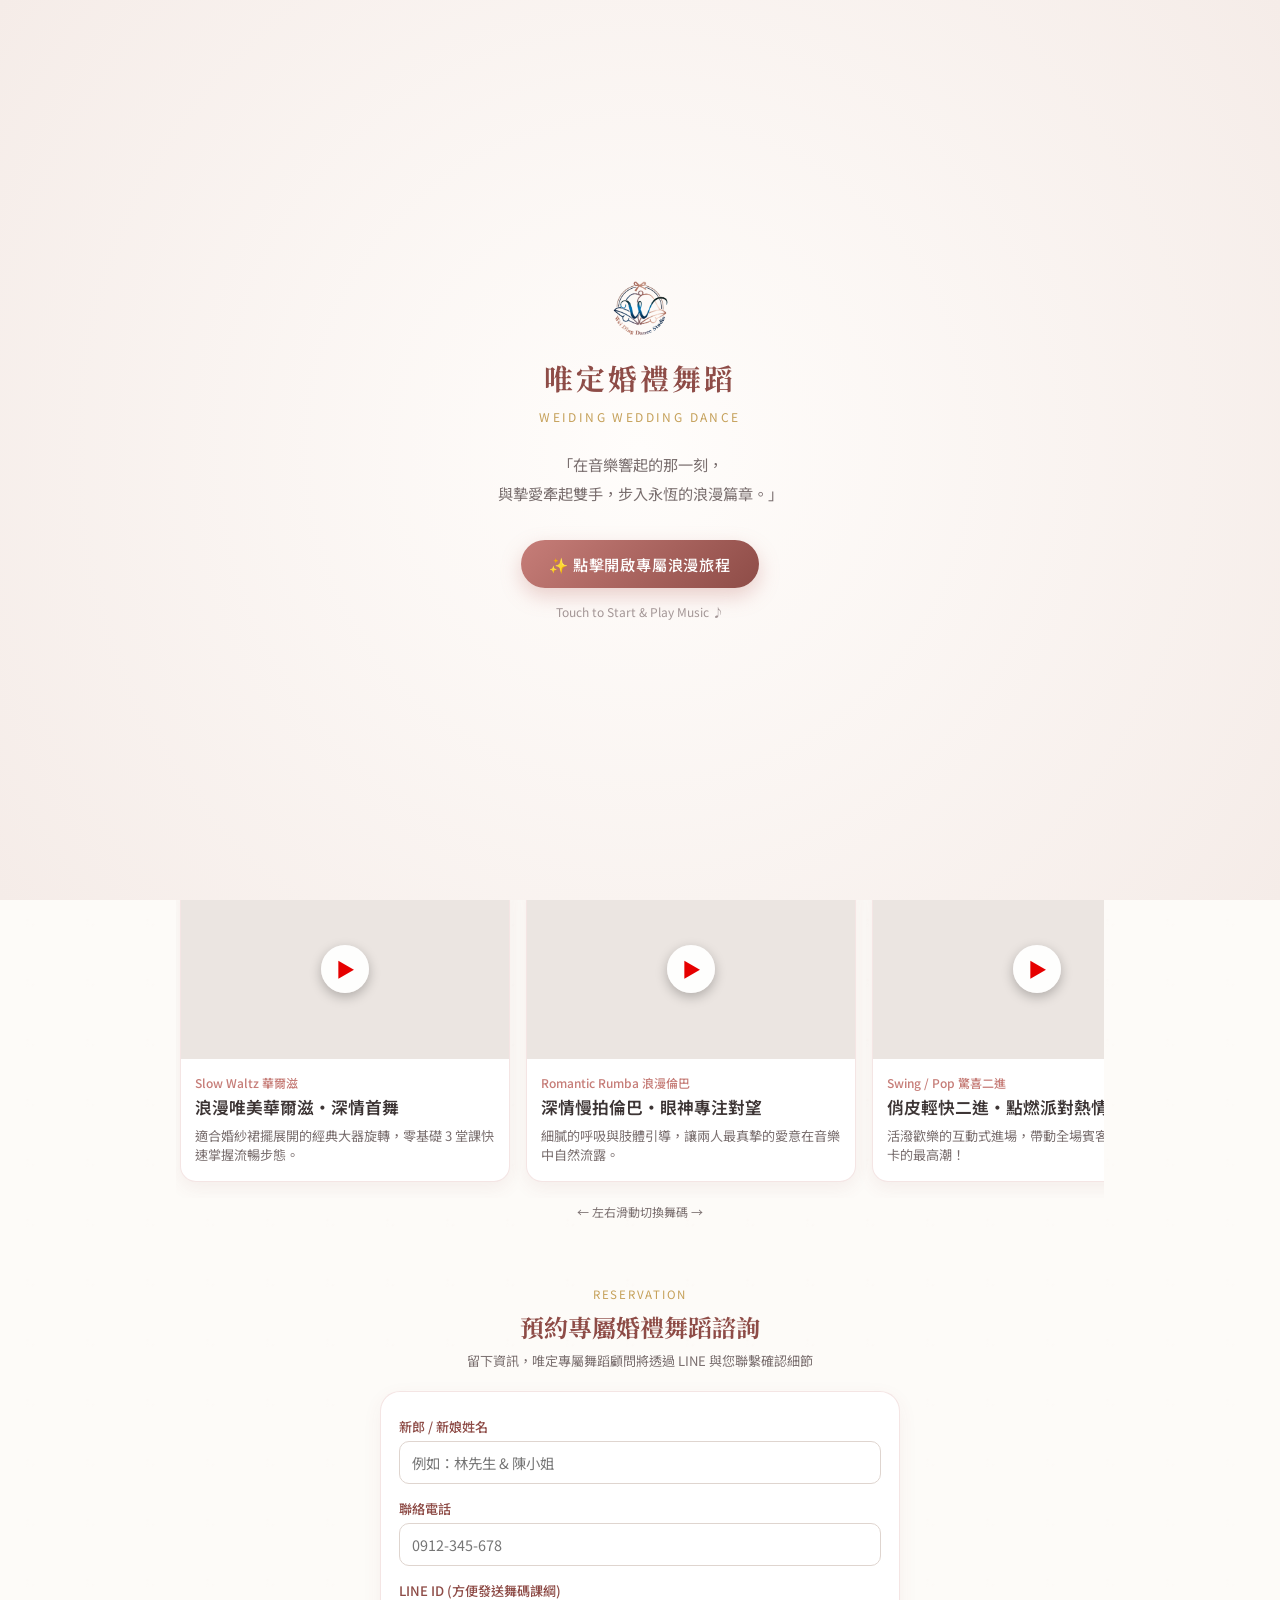
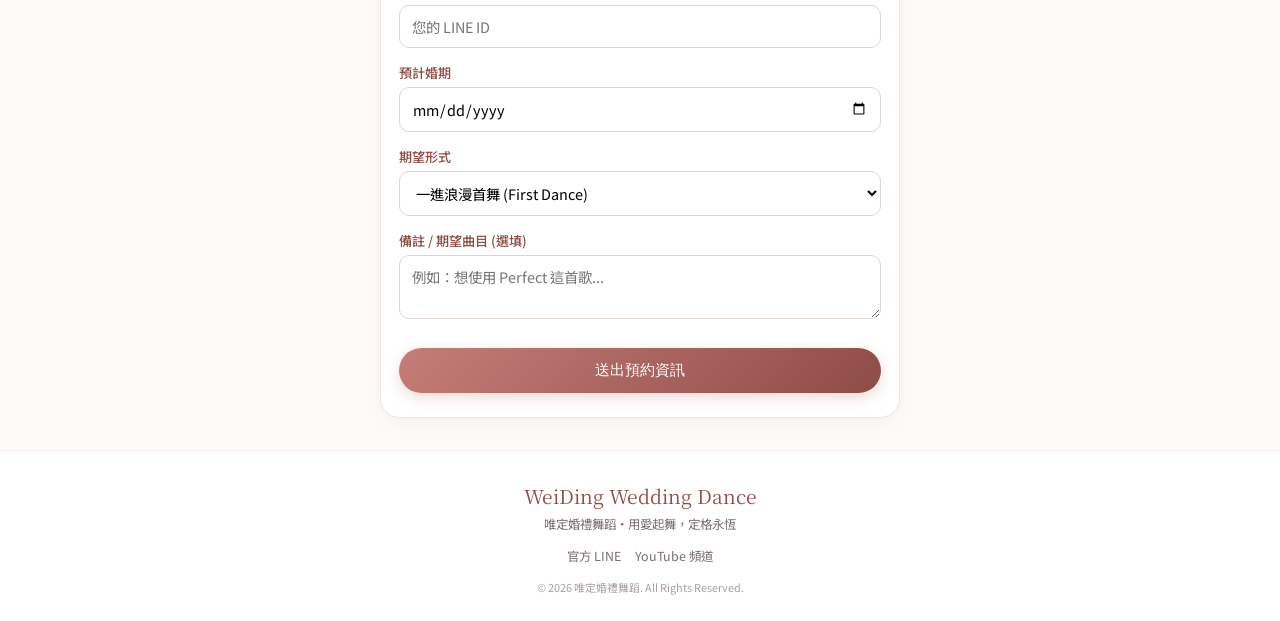
==== commit ad01aad8: "Update index.html" ====
--- a/weiding/index.html
+++ b/weiding/index.html
@@ -32,7 +32,6 @@
       font-family: 'Noto Sans TC', sans-serif;
       color: var(--text);
       background-color: var(--bg);
-      /* 輕量浪漫小碎花背景紋理 */
       background-image: radial-gradient(circle at center, rgba(253, 251, 248, 0.85), rgba(253, 251, 248, 0.98)),
         url("data:image/svg+xml,%3Csvg width='60' height='60' viewBox='0 0 60 60' xmlns='http://www.w3.org/2000/svg'%3E%3Cg fill='%23C67D78' fill-opacity='0.12' fill-rule='evenodd'%3E%3Cpath d='M30 20c-1.5 0-2.5 1-2.5 2.5 0-1.5-1-2.5-2.5-2.5 1.5 0 2.5-1 2.5-2.5 0 1.5 1 2.5 2.5 2.5zm0 5c-1.5 0-2.5 1-2.5 2.5 0-1.5-1-2.5-2.5-2.5 1.5 0 2.5-1 2.5-2.5 0 1.5 1 2.5 2.5 2.5zm-3-2.5c0 1.5-1 2.5-2.5 2.5 1.5 0 2.5 1 2.5 2.5 0-1.5 1-2.5 2.5-2.5-1.5 0-2.5-1-2.5-2.5zm6 0c0 1.5-1 2.5-2.5 2.5 1.5 0 2.5 1 2.5 2.5 0-1.5 1-2.5 2.5-2.5-1.5 0-2.5-1-2.5-2.5z'/%3E%3C/g%3E%3C/svg%3E");
       line-height: 1.6;
@@ -62,9 +61,7 @@
       100% { transform: translate(80px, 105vh) rotate(360deg); opacity: 0; }
     }
 
-    /* ===================================================
-       ★ 開場遮罩 (Touch to Start)
-       =================================================== */
+    /* 開場遮罩 (Touch to Start) */
     #startOverlay {
       position: fixed;
       inset: 0;
@@ -133,9 +130,7 @@
       margin-top: 14px;
     }
 
-    /* ===================================================
-       導覽列
-       =================================================== */
+    /* 導覽列 */
     header {
       position: sticky;
       top: 0;
@@ -177,12 +172,6 @@
       text-transform: uppercase;
       display: block;
     }
-
-    .nav-tools {
-      display: flex;
-      align-items: center;
-      gap: 10px;
-    }
     .music-btn {
       width: 36px;
       height: 36px;
@@ -201,12 +190,10 @@
       color: #fff;
     }
 
-    /* ===================================================
-       首頁橫幅 (Hero)
-       =================================================== */
+    /* Hero */
     .hero {
       text-align: center;
-      padding: 40px 20px 30px;
+      padding: 36px 20px 24px;
       position: relative;
       z-index: 2;
     }
@@ -245,17 +232,17 @@
       box-shadow: 0 4px 14px rgba(198, 125, 120, 0.3);
     }
 
-    /* ===================================================
-       ★ 新人作品橫向滑動區 (橫向翻頁修復)
-       =================================================== */
+    /* 通用區塊 */
     .section-wrap {
-      padding: 30px 16px;
+      padding: 32px 16px;
       position: relative;
       z-index: 2;
+      max-width: 960px;
+      margin: 0 auto;
     }
     .section-head {
       text-align: center;
-      margin-bottom: 18px;
+      margin-bottom: 20px;
     }
     .section-tag {
       font-size: 0.72rem;
@@ -276,34 +263,59 @@
       margin-top: 4px;
     }
 
-    /* 橫向滑動軌道核心設定 */
+    /* ★ 特色服務卡片 (零基礎、場地動線、服裝調整、影片指導) */
+    .features-grid {
+      display: grid;
+      grid-template-columns: repeat(auto-fit, minmax(220px, 1fr));
+      gap: 14px;
+    }
+    .feature-card {
+      background: #FFFFFF;
+      border: 1px solid rgba(198, 125, 120, 0.2);
+      border-radius: 16px;
+      padding: 20px 16px;
+      text-align: center;
+      box-shadow: 0 4px 14px rgba(142, 76, 71, 0.05);
+    }
+    .feature-icon {
+      font-size: 1.8rem;
+      margin-bottom: 10px;
+      display: inline-block;
+    }
+    .feature-name {
+      font-size: 1.05rem;
+      font-weight: 600;
+      color: var(--primary-dark);
+      margin-bottom: 6px;
+    }
+    .feature-detail {
+      font-size: 0.82rem;
+      color: var(--text-muted);
+      line-height: 1.6;
+    }
+
+    /* 橫向作品滑動軌道 */
     .carousel-container {
       width: 100%;
       overflow: hidden;
     }
     .carousel-track {
       display: flex;
-      flex-direction: row; /* 強制水平單排 */
-      flex-wrap: nowrap;     /* 禁止換行折下 */
+      flex-direction: row;
+      flex-wrap: nowrap;
       gap: 16px;
       overflow-x: auto;
       scroll-snap-type: x mandatory;
       -webkit-overflow-scrolling: touch;
-      padding: 10px 4px 20px 4px;
-    }
-    /* 隱藏捲軸 */
+      padding: 10px 4px 16px 4px;
+      scrollbar-width: none;
+    }
     .carousel-track::-webkit-scrollbar {
       display: none;
     }
-    .carousel-track {
-      -ms-overflow-style: none;
-      scrollbar-width: none;
-    }
-
-    /* 影片卡片寬度精準固定 */
     .video-card {
-      flex: 0 0 78vw; /* 手機上固定吃 78% 螢幕寬，露出一點下一張提示滑動 */
-      max-width: 340px;
+      flex: 0 0 78vw;
+      max-width: 330px;
       scroll-snap-align: center;
       background: #FFFFFF;
       border-radius: 16px;
@@ -341,7 +353,7 @@
       box-shadow: 0 4px 12px rgba(0,0,0,0.25);
     }
     .card-content {
-      padding: 14px 14px 18px;
+      padding: 14px 14px 16px;
     }
     .card-tag {
       font-size: 0.75rem;
@@ -362,7 +374,6 @@
       color: var(--text-muted);
       line-height: 1.5;
     }
-
     .swipe-hint {
       text-align: center;
       font-size: 0.75rem;
@@ -370,16 +381,14 @@
       margin-top: 4px;
     }
 
-    /* ===================================================
-       預約表單區 (留下資訊)
-       =================================================== */
+    /* 預約表單 */
     .form-box {
       background: #FFFFFF;
       border-radius: 20px;
       padding: 24px 18px;
       border: 1px solid rgba(198, 125, 120, 0.2);
       box-shadow: 0 6px 20px rgba(142, 76, 71, 0.06);
-      max-width: 540px;
+      max-width: 520px;
       margin: 0 auto;
     }
     .form-item {
@@ -423,9 +432,7 @@
       box-shadow: 0 4px 14px rgba(198, 125, 120, 0.3);
     }
 
-    /* ===================================================
-       頁尾 (針對手機自適應微調)
-       =================================================== */
+    /* 頁尾 */
     footer {
       text-align: center;
       padding: 30px 16px 24px;
@@ -461,9 +468,7 @@
       color: #ABA0A0;
     }
 
-    /* ===================================================
-       YouTube 燈箱
-       =================================================== */
+    /* YouTube 燈箱 */
     #videoModal {
       position: fixed;
       inset: 0;
@@ -515,11 +520,9 @@
 </head>
 <body>
 
-  <!-- ===================================================
-       ★ 開場遮罩：Touch to Start
-       =================================================== -->
+  <!-- 開場遮罩：Touch to Start -->
   <div id="startOverlay">
-    <img src="wei ding dance studio.png" alt="唯定婚禮舞蹈 Logo" class="start-logo" onerror="this.style.display='none'">
+    <img src="wei ding dance studio.png" alt="Logo" class="start-logo" onerror="this.style.display='none'">
     <h1 class="start-title">唯定婚禮舞蹈</h1>
     <span class="start-sub">WeiDing Wedding Dance</span>
     <p class="start-desc">
@@ -532,7 +535,7 @@
   <!-- 飄落花瓣 -->
   <div class="petals-box" id="petalsBox"></div>
 
-  <!-- 音樂檔案元件 (預設讀取同目錄下的 wedding-bgm.mp3) -->
+  <!-- 背景音訊 -->
   <audio id="bgMusic" src="wedding-bgm.mp3" preload="auto" loop></audio>
 
   <!-- 導覽列 -->
@@ -549,7 +552,7 @@
     </div>
   </header>
 
-  <!-- 首頁簡介 -->
+  <!-- Hero 區 -->
   <section class="hero">
     <span class="hero-badge">Customized First Dance</span>
     <h2 class="hero-title">專屬新人的浪漫首舞<br>用步伐譜寫永恆回憶</h2>
@@ -557,9 +560,42 @@
     <a href="#contact" class="hero-btn">立即預約諮詢</a>
   </section>
 
-  <!-- ===================================================
-       ★ 新人作品區：橫向單排滑動
-       =================================================== -->
+  <!-- ★ 貼心教學特色區 (加回特色說明) -->
+  <section class="section-wrap">
+    <div class="section-head">
+      <span class="section-tag">Why Choose Us</span>
+      <h3 class="section-title">唯定為您準備的貼心教學</h3>
+      <p class="section-desc">無需擔心沒有舞蹈底子，陪伴您從第一步到紅毯上的完美亮相</p>
+    </div>
+
+    <div class="features-grid">
+      <div class="feature-card">
+        <div class="feature-icon">✨</div>
+        <div class="feature-name">零基礎專屬編排</div>
+        <p class="feature-detail">依新人挑選的定情曲與節奏感量身設計，步法好記又優雅，新手也能輕鬆上手。</p>
+      </div>
+
+      <div class="feature-card">
+        <div class="feature-icon">🏛️</div>
+        <div class="feature-name">配合宴客場地動線</div>
+        <p class="feature-detail">考量飯店舞台、紅毯長度與賓客視角，精準規劃進場走位與旋轉亮點，兼具大器與安全。</p>
+      </div>
+
+      <div class="feature-card">
+        <div class="feature-icon">👗</div>
+        <div class="feature-name">婚紗禮服與高跟鞋調校</div>
+        <p class="feature-detail">針對婚紗蓬度、長拖尾與高跟鞋高度量身微調動作，避免踩裙襬，保證舞步舒適流暢。</p>
+      </div>
+
+      <div class="feature-card">
+        <div class="feature-icon">📹</div>
+        <div class="feature-name">課後重點錄影指導</div>
+        <p class="feature-detail">每堂課結束錄製重點解析與老師示範影片，回家在客廳看著手機就能隨時複習。</p>
+      </div>
+    </div>
+  </section>
+
+  <!-- 新人作品區：橫向單排滑動 -->
   <section class="section-wrap">
     <div class="section-head">
       <span class="section-tag">Showcase</span>
@@ -627,7 +663,7 @@
     </div>
   </section>
 
-  <!-- 預約諮詢區 -->
+  <!-- 預約表單區 -->
   <section class="section-wrap" id="contact">
     <div class="section-head">
       <span class="section-tag">Reservation</span>
@@ -693,7 +729,7 @@
   </div>
 
   <script>
-    /* 1. 飄落花瓣產生 */
+    /* 1. 飄落花瓣 */
     const petalsBox = document.getElementById('petalsBox');
     function addPetal() {
       const p = document.createElement('div');
@@ -706,7 +742,7 @@
     for (let i = 0; i < 10; i++) addPetal();
     setInterval(addPetal, 1400);
 
-    /* 2. 音樂核心引擎 (支援 MP3 + Web Audio 鋼琴備援) */
+    /* 2. 音樂核心引擎 */
     const bgMusic = document.getElementById('bgMusic');
     const musicBtn = document.getElementById('musicBtn');
     let isPlaying = false;
@@ -791,14 +827,14 @@
       else startMusic();
     });
 
-    /* 3. 開場遮罩點擊 (Touch to Start) */
+    /* 3. 開場遮罩點擊 */
     const startOverlay = document.getElementById('startOverlay');
     startOverlay.addEventListener('click', () => {
       startOverlay.classList.add('hide');
-      startMusic(); // 直接手勢觸發音訊，保證不被瀏覽器攔截
+      startMusic();
     });
 
-    /* 4. 關閉頁面/切換分頁生命週期保護 (徹底修復跳出仍有聲音問題) */
+    /* 4. 分頁跳轉/關閉視窗保護 */
     document.addEventListener('visibilitychange', () => {
       if (document.hidden && isPlaying) {
         pauseMusic();
@@ -807,7 +843,7 @@
     window.addEventListener('pagehide', () => pauseMusic());
     window.addEventListener('beforeunload', () => pauseMusic());
 
-    /* 5. YouTube 彈窗播放與關閉 */
+    /* 5. 影片燈箱聯動 */
     const videoModal = document.getElementById('videoModal');
     const videoIframe = document.getElementById('videoIframe');
     const closeModalBtn = document.getElementById('closeModalBtn');
